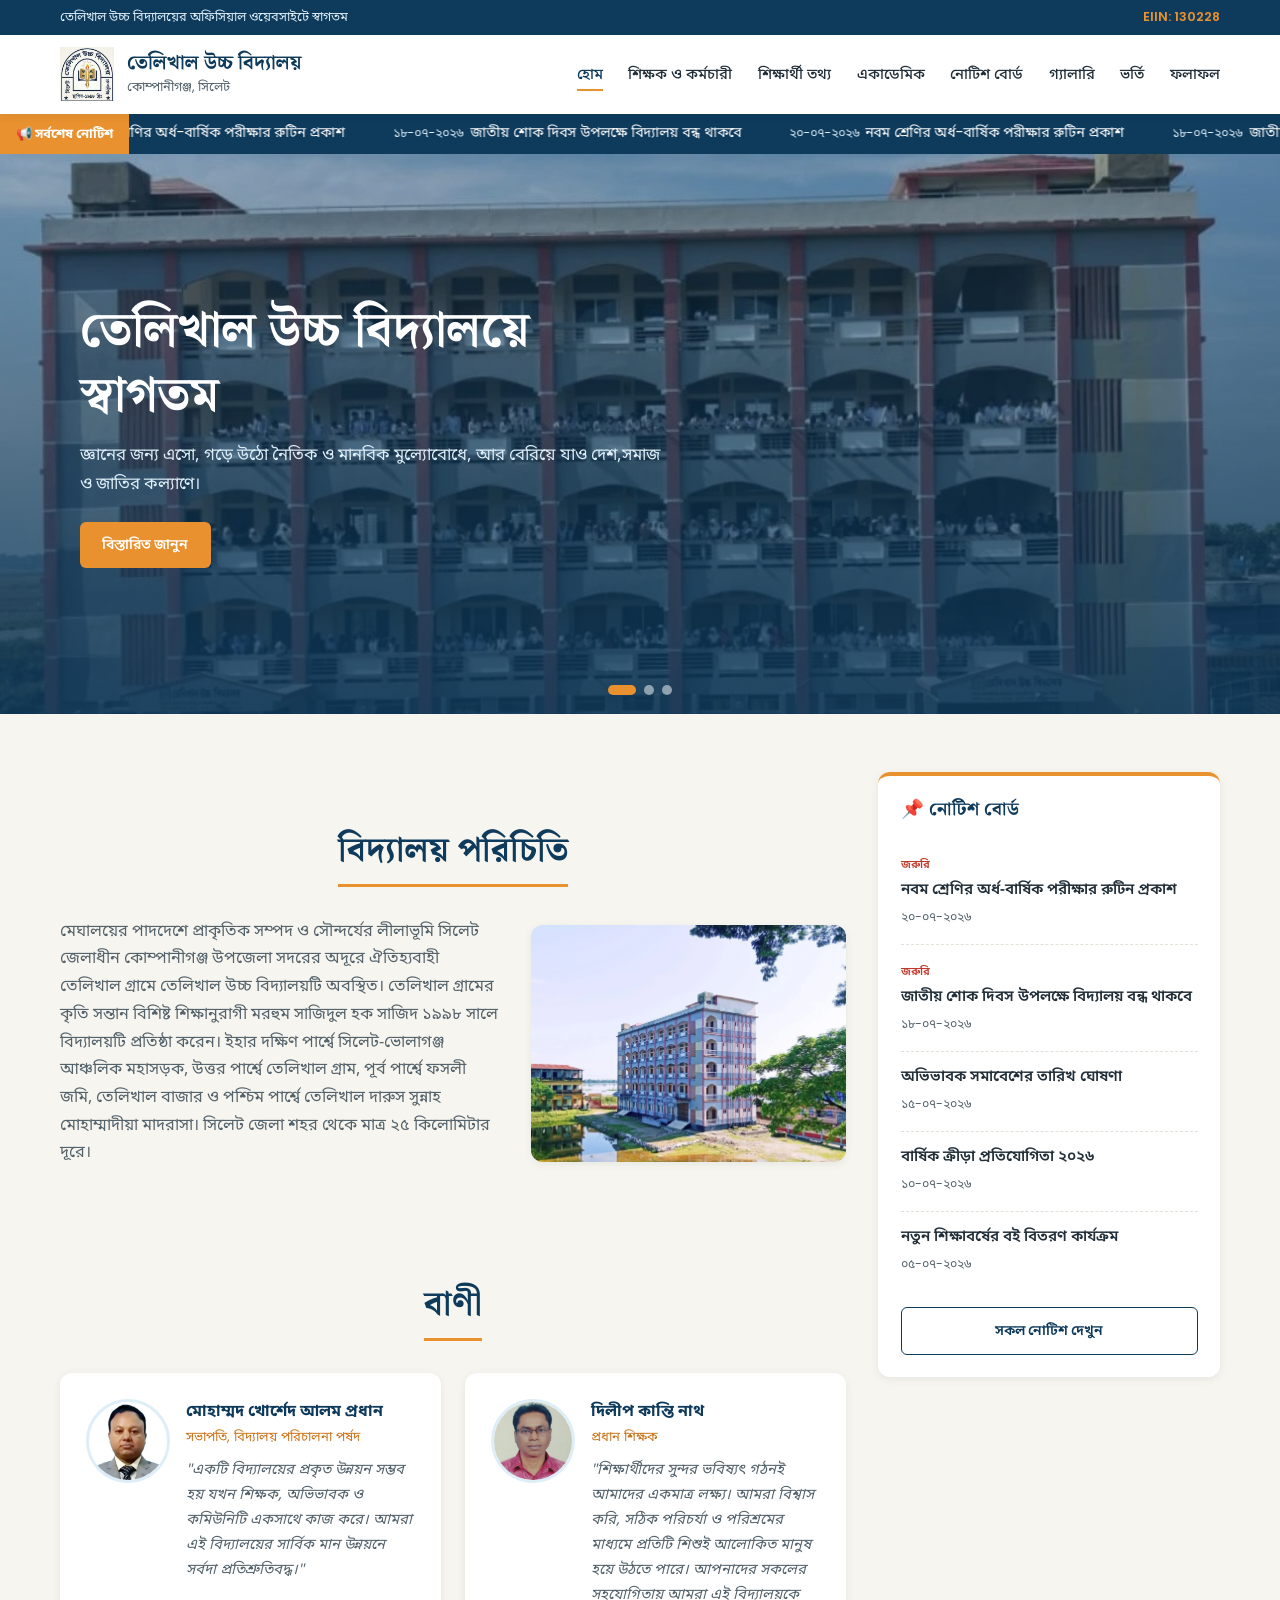
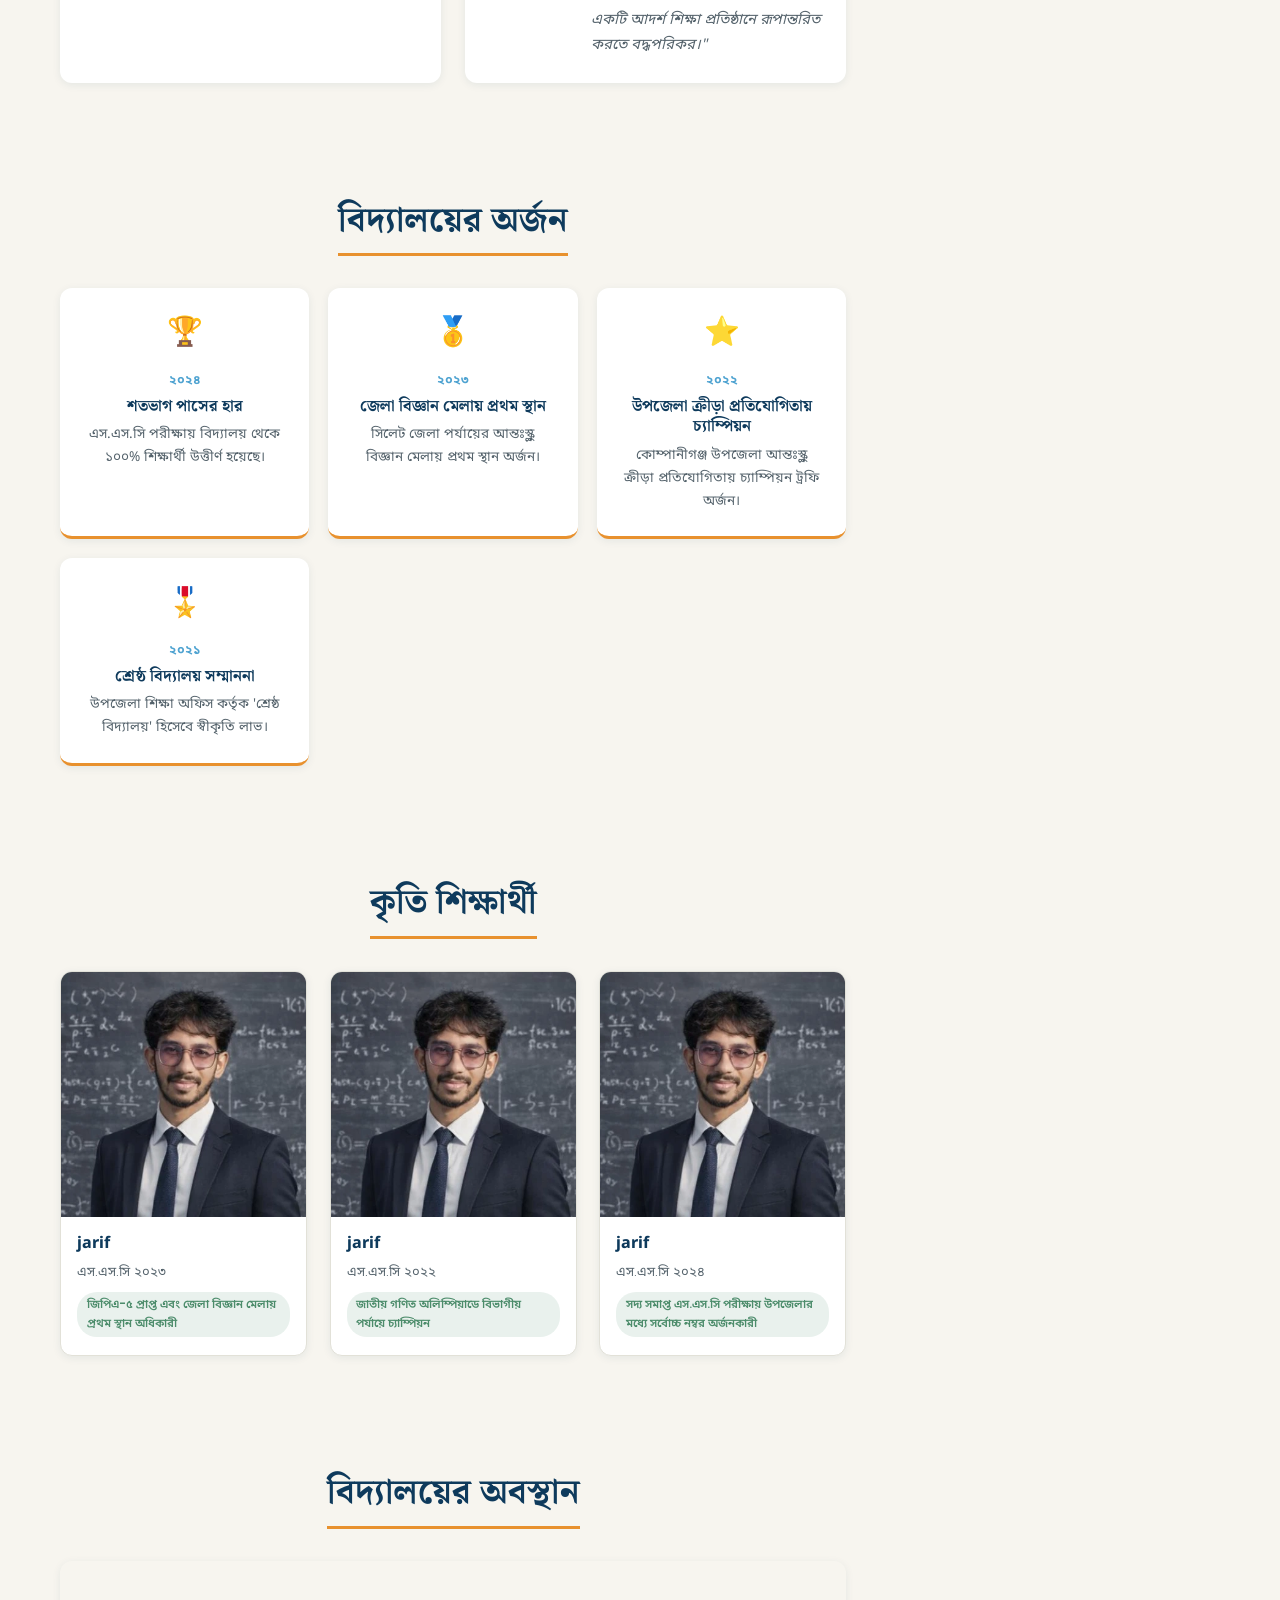
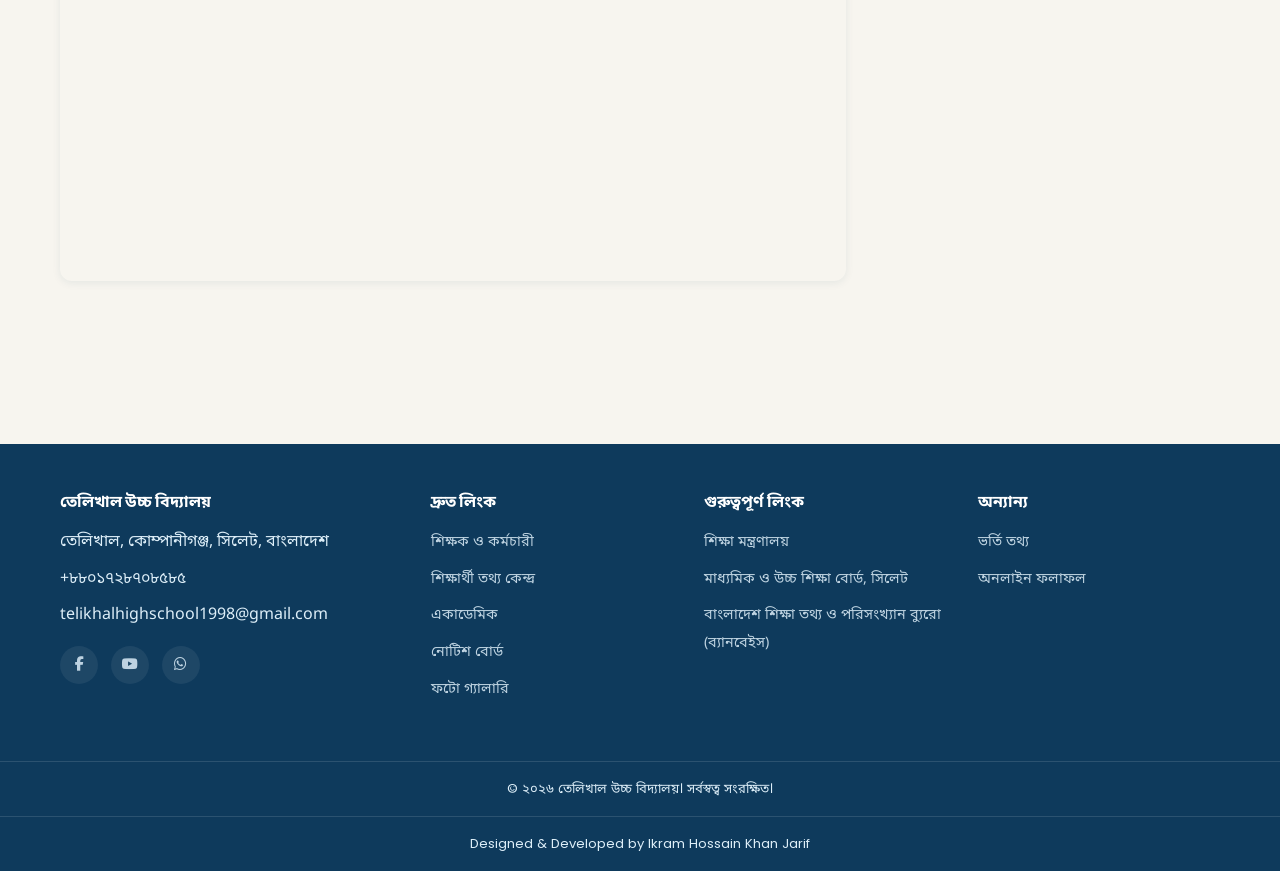
==== index.html @ 0eea91a5 "Add files via upload" ====
<!DOCTYPE html>
<html lang="bn">
<head>
<meta charset="UTF-8">
<meta name="viewport" content="width=device-width, initial-scale=1.0">
<meta name="color-scheme" content="light">
<title>তেলিখাল উচ্চ বিদ্যালয় | কোম্পানীগঞ্জ, সিলেট</title>
<meta name="description" content="তেলিখাল উচ্চ বিদ্যালয়, কোম্পানীগঞ্জ, সিলেট — এর অফিসিয়াল ওয়েবসাইট">
<link rel="icon" href="assets/images/logo/school-logo.png" type="image/png">
<link rel="preconnect" href="https://fonts.googleapis.com">
<link href="https://fonts.googleapis.com/css2?family=Noto+Serif+Bengali:wght@500;600;700&family=Noto+Sans+Bengali:wght@400;500;600;700&family=Poppins:wght@400;500;600;700&display=swap" rel="stylesheet">
<link rel="stylesheet" href="https://cdnjs.cloudflare.com/ajax/libs/font-awesome/6.7.2/css/all.min.css" > 
<link rel="stylesheet" href="assets/css/base.css">
<link rel="stylesheet" href="assets/css/layout.css">
<link rel="stylesheet" href="assets/css/components.css">
<link rel="stylesheet" href="assets/css/pages/home.css">
</head>
<body>

<!-- ===================== Header ===================== -->
<header class="site-header">
  <div class="header-top">
    <div class="container">
      <span> তেলিখাল উচ্চ বিদ্যালয়ের অফিসিয়াল ওয়েবসাইটে স্বাগতম</span>
      <span class="eiin school-eiin">EIIN: ...</span>
    </div>
  </div>
  <div class="header-main">
    <div class="container">
      <div class="brand">
        <img class="school-logo" src="assets/images/logo/school-logo.png" alt="স্কুল লোগো" onerror="this.src='https://via.placeholder.com/54x54.png?text=Logo'">
        <div class="brand-name">
          <h1 class="school-name-bn">তেলিখাল উচ্চ বিদ্যালয়</h1>
          <p>কোম্পানীগঞ্জ, সিলেট</p>
        </div>
      </div>
      <nav class="navbar">
        <ul class="nav-list" id="nav-list"></ul>
      </nav>
      <button class="nav-toggle" aria-label="মেনু খুলুন"><span></span><span></span><span></span></button>
    </div>
  </div>
</header>
<div class="news-ticker" id="news-ticker" aria-label="সর্বশেষ নোটিশ"></div>

<!-- ===================== Hero Slider ===================== -->
<section class="hero-slider" id="hero-slider" aria-label="প্রধান স্লাইডার"></section>

<!-- ===================== Main Content + Sidebar ===================== -->
<div class="container">
  <div class="home-grid section">

    <div class="main-content">

      <!-- About -->
      <section class="section" id="about">
        <div class="section-title"><h2><span>বিদ্যালয় পরিচিতি</span></h2></div>
        <div class="about-grid reveal-on-scroll">
          <p id="about-content">লোড হচ্ছে...</p>
          <!--
            ছবির স্পেসিফিকেশন (school-info.json এর aboutPhoto):
            ফরম্যাট: WebP | ডাইমেনশন: 800x600px (4:3, ল্যান্ডস্কেপ ক্যাম্পাস ছবি) | ম্যাক্স সাইজ: ~100KB
          -->
          <div class="about-photo" id="about-photo"></div>
        </div>
      </section>

      <!-- Messages -->
      <section class="section">
        <div class="section-title"><h2><span>বাণী</span></h2></div>
        <div class="message-grid">
          <div class="message-card reveal-on-scroll" id="smc-message"></div>
          <div class="message-card reveal-on-scroll" id="headmaster-message"></div>
        </div>
      </section>

      <!-- Achievements -->
      <section class="section">
        <div class="section-title"><h2><span>বিদ্যালয়ের অর্জন</span></h2></div>
        <div class="achievement-grid" id="achievements-grid"></div>
      </section>

      <!-- Notable Students -->
      <section class="section">
        <div class="section-title"><h2><span>কৃতি শিক্ষার্থী</span></h2></div>
        <div class="card-grid" id="notable-students-grid"></div>
      </section>

      <!-- Map -->
      <section class="section">
        <div class="section-title"><h2><span>বিদ্যালয়ের অবস্থান</span></h2></div>
        <div class="map-widget reveal-on-scroll" id="map-widget"></div>
      </section>

    </div>

    <!-- Sidebar -->
    <aside class="sidebar">
      <div class="sidebar-widget reveal-on-scroll">
        <h3>📌 নোটিশ বোর্ড</h3>
        <div id="notice-widget-body"></div>
        <a href="notices.html" class="btn btn-outline" style="margin-top:1rem; width:100%; justify-content:center;">সকল নোটিশ দেখুন</a>
      </div>
    </aside>

  </div>
</div>

<!-- ===================== Footer ===================== -->
<footer class="site-footer">
  <div class="container footer-grid">
    <div>
      <h4 class="school-name-bn">তেলিখাল উচ্চ বিদ্যালয়</h4>
      <ul id="footer-contact"></ul>
      <div class="footer-social" id="footer-social"></div>
    </div>
    <div>
      <h4>দ্রুত লিংক</h4>
      <ul id="footer-quick-links"></ul>
    </div>
    <div>
      <h4>গুরুত্বপূর্ণ লিংক</h4>
      <ul id="footer-important-links"></ul>
    </div>
    <div>
      <h4>অন্যান্য</h4>
      <ul>
        <li><a href="admission.html">ভর্তি তথ্য</a></li>
        <li><a href="result.html">অনলাইন ফলাফল</a></li>
      </ul>
    </div>
  </div>
  <div class="footer-bottom">
    &copy; ২০২৬ তেলিখাল উচ্চ বিদ্যালয়। সর্বস্বত্ব সংরক্ষিত।
  </div>
    <div class="footer-bottom">
 <a href="https://jarif.is-a.dev" target="_blank" rel="noopener noreferrer">Designed & Developed by Ikram Hossain Khan Jarif</a>
  </div>
</footer>

<script type="module" src="assets/js/pages/home.js"></script>
</body>
</html>
---- assets/css/base.css ----
/* =========================================================
   তেলিখাল উচ্চ বিদ্যালয় — Design Tokens
   ========================================================= */

:root {
  color-scheme: light; 

  /* ---- Core Palette ---- */
  --color-navy-deep:     #0E3A5C;  /*  প্রাইমারি, হেডার */
  --color-navy-darker:   #082943;  /*  hover/active শেড */
  --color-sky-blue:      #4FA3D1;  /*  সেকেন্ডারি */
  --color-sky-light:     #DDEEF8;  /*  ব্যাকগ্রাউন্ড টিন্ট */
  --color-amber:         #E8912E;  /* অ্যাকসেন্ট/CTA */
  --color-amber-dark:    #C97418;  /* amber hover */
  --color-paddy-green:   #4C8C6B;  
  --color-limestone:     #F7F5EF;  /*মূল ব্যাকগ্রাউন্ড */
  --color-white:         #FFFFFF;
  --color-ink:           #23303A;  /* মূল টেক্সট রঙ */
  --color-ink-soft:      #55636C;  /* সেকেন্ডারি টেক্সট */
  --color-border:        #E2E1D8;
  --color-danger:        #C0392B;

  /* ---- Typography ---- */
  --font-display: 'Noto Serif Bengali', 'Noto Sans Bengali', sans-serif; /* শিরোনাম  */
  --font-body:    'Noto Sans Bengali', 'Hind Siliguri', sans-serif;      /* মূল লেখা */
  --font-ui:      'Poppins', 'Noto Sans Bengali', sans-serif;            /* সংখ্যা, লেবেল, বাটন */

  --fs-h1: clamp(1.9rem, 1.5rem + 2vw, 3.2rem);
  --fs-h2: clamp(1.5rem, 1.2rem + 1.2vw, 2.3rem);
  --fs-h3: clamp(1.15rem, 1rem + 0.6vw, 1.5rem);
  --fs-body: 1rem;
  --fs-small: 0.875rem;

  /* ---- Spacing / Radius / Shadow ---- */
  --radius-sm: 6px;
  --radius-md: 12px;
  --radius-lg: 20px;
  --shadow-sm: 0 2px 8px rgba(14, 58, 92, 0.08);
  --shadow-md: 0 8px 24px rgba(14, 58, 92, 0.12);
  --shadow-lg: 0 16px 40px rgba(14, 58, 92, 0.18);

  --transition-base: 0.3s cubic-bezier(0.4, 0, 0.2, 1);
  --container-max: 1200px;
}

/* ---- Reset ---- */
*, *::before, *::after { box-sizing: border-box; margin: 0; padding: 0; }

html { scroll-behavior: smooth; }

body {
  font-family: var(--font-body);
  font-size: var(--fs-body);
  color: var(--color-ink);
  background: var(--color-limestone);
  line-height: 1.7;
  -webkit-font-smoothing: antialiased;
}

h1, h2, h3, h4 {
  font-family: var(--font-display);
  color: var(--color-navy-deep);
  line-height: 1.3;
  font-weight: 700;
}
h1 { font-size: var(--fs-h1); }
h2 { font-size: var(--fs-h2); }
h3 { font-size: var(--fs-h3); }

a { color: inherit; text-decoration: none; }
img { max-width: 100%; display: block; }
ul { list-style: none; }
button { font-family: inherit; cursor: pointer; border: none; background: none; }

.container {
  width: 100%;
  max-width: var(--container-max);
  margin-inline: auto;
  padding-inline: 1.25rem;
}

.section { padding-block: clamp(2.5rem, 2rem + 2vw, 5rem); }
.section-title {
  text-align: center;
  margin-bottom: 2rem;
  position: relative;
}
.section-title span {
  display: inline-block;
  padding-bottom: 0.6rem;
  border-bottom: 3px solid var(--color-amber);
}

/* ---- Reusable Buttons ---- */
.btn {
  display: inline-flex;
  align-items: center;
  gap: 0.5rem;
  font-family: var(--font-ui);
  font-weight: 600;
  font-size: var(--fs-small);
  padding: 0.7rem 1.4rem;
  border-radius: var(--radius-sm);
  transition: all var(--transition-base);
}
.btn-primary {
  background: var(--color-amber);
  color: var(--color-white);
}
.btn-primary:hover { background: var(--color-amber-dark); transform: translateY(-2px); }
.btn-outline {
  background: transparent;
  border: 1.5px solid var(--color-navy-deep);
  color: var(--color-navy-deep);
}
.btn-outline:hover { background: var(--color-navy-deep); color: var(--color-white); }

/* ---- Reduced Motion ---- */
@media (prefers-reduced-motion: reduce) {
  *, *::before, *::after {
    animation-duration: 0.01ms !important;
    animation-iteration-count: 1 !important;
    transition-duration: 0.01ms !important;
    scroll-behavior: auto !important;
  }
}

/* ---- Scroll Reveal Utility ---- */
.reveal-on-scroll {
  opacity: 0;
  transform: translateY(24px);
  transition: opacity 0.6s ease, transform 0.6s ease;
}
.reveal-on-scroll.revealed {
  opacity: 1;
  transform: translateY(0);
}

/* ---- Focus visibility ---- */
a:focus-visible, button:focus-visible, input:focus-visible {
  outline: 3px solid var(--color-amber);
  outline-offset: 2px;
}
---- assets/css/layout.css ----
/* ===================== Header ===================== */
.site-header {
  position: sticky;
  top: 0;
  z-index: 100;
  background: var(--color-white);
  box-shadow: var(--shadow-sm);
}
.header-top {
  background: var(--color-navy-deep);
  color: var(--color-sky-light);
  font-family: var(--font-ui);
  font-size: 0.8rem;
}
.header-top .container {
  display: flex;
  justify-content: space-between;
  align-items: center;
  padding-block: 0.4rem;
  flex-wrap: wrap;
  gap: 0.3rem;
}
.header-top .eiin { color: var(--color-amber); font-weight: 600; }

.header-main .container {
  display: flex;
  align-items: center;
  justify-content: space-between;
  padding-block: 0.8rem;
  gap: 1rem;
}
.brand {
  display: flex;
  align-items: center;
  gap: 0.8rem;
}
.brand img { width: 54px; height: 54px; border-radius: 0%; object-fit: cover; }
.brand-name h1 { font-size: 1.25rem; margin: 0; color: var(--color-navy-deep); }
.brand-name p { font-size: 0.8rem; color: var(--color-ink-soft); font-family: var(--font-ui); }

.navbar { display: flex; align-items: center; }
.nav-list { display: flex; gap: 1.6rem; font-family: var(--font-ui); font-weight: 500; font-size: 0.92rem; }
.nav-list a {
  position: relative;
  padding-block: 0.3rem;
  color: var(--color-ink);
  transition: color var(--transition-base);
}
.nav-list a::after {
  content: "";
  position: absolute;
  left: 0; bottom: -2px;
  width: 0; height: 2px;
  background: var(--color-amber);
  transition: width var(--transition-base);
}
.nav-list a:hover, .nav-list a.active { color: var(--color-navy-deep); }
.nav-list a:hover::after, .nav-list a.active::after { width: 100%; }

.nav-toggle {
  display: none;
  flex-direction: column;
  gap: 5px;
}
.nav-toggle span { width: 26px; height: 3px; background: var(--color-navy-deep); border-radius: 2px; }

@media (max-width: 860px) {
  .nav-toggle { display: flex; }
  .navbar {
    position: fixed;
    top: 0; right: -100%;
    width: min(78vw, 320px);
    height: 100vh;
    background: var(--color-white);
    flex-direction: column;
    align-items: flex-start;
    padding: 5rem 1.5rem 2rem;
    box-shadow: var(--shadow-lg);
    transition: right var(--transition-base);
    z-index: 200;
  }
  .navbar.open { right: 0; }
  .nav-list { flex-direction: column; gap: 1.4rem; }
}

/* খালি জায়গায় ট্যাপ করলে মোবাইল মেনু বন্ধ করার ব্যাকড্রপ
   (z-index অবশ্যই .site-header এর z-index (100) এর চেয়ে কম হতে হবে,
   নাহলে stacking context এর কারণে এটা navbar এর লিংকের উপরে বসে ট্যাপ আটকে দেয়) */
.nav-backdrop {
  position: fixed;
  inset: 0;
  background: rgba(14, 58, 92, 0.45);
  opacity: 0;
  visibility: hidden;
  transition: opacity var(--transition-base), visibility var(--transition-base);
  z-index: 90;
}
.nav-backdrop.open { opacity: 1; visibility: visible; }

/* ===================== Hero Slider ===================== */
.hero-slider {
  position: relative;
  height: min(72vh, 560px);
  overflow: hidden;
  color: var(--color-white);
}
/* মোবাইলে 72vh অনেক লম্বা/সরু বক্স হয়ে যায়, ফলে ল্যান্ডস্কেপ ছবি cover করতে গিয়ে
   অতিরিক্ত ক্রপ/জুম হয়ে দেখাচ্ছিল — তাই মোবাইলে উচ্চতা কমিয়ে আনা হলো */
@media (max-width: 600px) {
  .hero-slider { height: 42vh; min-height: 240px; max-height: 320px; }
}
.hero-slide {
  position: absolute;
  inset: 0;
  opacity: 0;
  transform: scale(1.04);
  transition: opacity 1s ease, transform 6s ease;
  background-size: cover;
  background-position: center;
  display: flex;
  align-items: center;
}
.hero-slide.active { opacity: 1; transform: scale(1); z-index: 2; }
.hero-slide::before {
  content: "";
  position: absolute; inset: 0;
  background: linear-gradient(to top, rgba(14,58,92,0.85), rgba(14,58,92,0.35));
}
.hero-slide-content { position: relative; z-index: 3; max-width: 620px; padding: 0 1.25rem; }
.hero-slide-content h2 { color: var(--color-white); font-size: var(--fs-h1); margin-bottom: 0.8rem; }
.hero-slide-content p { font-size: 1.05rem; color: var(--color-sky-light); margin-bottom: 1.4rem; }

.hero-dots {
  position: absolute;
  bottom: 1.2rem; left: 50%;
  transform: translateX(-50%);
  display: flex; gap: 0.5rem;
  z-index: 4;
}
.hero-dots button {
  width: 10px; height: 10px; border-radius: 50%;
  background: rgba(255,255,255,0.5);
  transition: all var(--transition-base);
}
.hero-dots button.active { background: var(--color-amber); width: 28px; border-radius: 6px; }

/* ===================== Main Grid (content + sidebar) ===================== */
.home-grid {
  display: grid;
  grid-template-columns: 2.3fr 1fr;
  gap: 2rem;
  align-items: start;
}
@media (max-width: 960px) {
  .home-grid { grid-template-columns: 1fr; }
}

/* ===================== Sidebar / Notice Widget ===================== */
.sidebar-widget {
  background: var(--color-white);
  border-radius: var(--radius-md);
  box-shadow: var(--shadow-sm);
  padding: 1.4rem;
  border-top: 4px solid var(--color-amber);
}
.sidebar-widget h3 {
  display: flex; align-items: center; gap: 0.5rem;
  margin-bottom: 1rem;
  font-size: 1.15rem;
}
.notice-item {
  display: block;
  padding: 0.8rem 0;
  border-bottom: 1px dashed var(--color-border);
}
.notice-item:last-child { border-bottom: none; }
.notice-item .badge {
  font-family: var(--font-ui);
  font-size: 0.7rem;
  color: var(--color-danger);
  font-weight: 600;
}
.notice-item h4 { font-size: 0.95rem; color: var(--color-ink); margin: 0.2rem 0; font-family: var(--font-body); font-weight: 600; }
.notice-item time { font-size: 0.78rem; color: var(--color-ink-soft); font-family: var(--font-ui); }

/* ===================== Footer ===================== */
.site-footer {
  background: var(--color-navy-deep);
  color: var(--color-sky-light);
  margin-top: 3rem;
}
.footer-grid {
  display: grid;
  grid-template-columns: 1.4fr 1fr 1fr 1fr;
  gap: 2rem;
  padding-block: 3rem;
}
@media (max-width: 760px) {
  .footer-grid { grid-template-columns: 1fr 1fr; }
}
.footer-grid h4 { color: var(--color-white); font-size: 1rem; margin-bottom: 1rem; font-family: var(--font-ui); }
.footer-grid ul li { margin-bottom: 0.6rem; }
.footer-grid a { color: var(--color-sky-light); opacity: 0.85; font-size: 0.9rem; transition: opacity var(--transition-base); }
.footer-grid a:hover { opacity: 1; color: var(--color-amber); }
.footer-social { display: flex; gap: 0.8rem; margin-top: 1rem; }
.footer-social a {
  width: 38px; height: 38px;
  display: grid; place-items: center;
  background: rgba(255,255,255,0.08);
  border-radius: 50%;
}
.footer-social a:hover { background: var(--color-amber); }
.footer-bottom {
  text-align: center;
  padding: 1rem;
  font-size: 0.82rem;
  border-top: 1px solid rgba(255,255,255,0.12);
  font-family: var(--font-ui);
}
---- assets/css/components.css ----
/* ===================== Loading / Error States ===================== */
.loading-state, .error-state {
  display: flex; flex-direction: column; align-items: center;
  gap: 0.8rem; padding: 2.5rem 1rem; color: var(--color-ink-soft);
  font-family: var(--font-ui); font-size: 0.9rem;
}
.spinner {
  width: 34px; height: 34px;
  border: 4px solid var(--color-sky-light);
  border-top-color: var(--color-navy-deep);
  border-radius: 50%;
  animation: spin 0.8s linear infinite;
}
@keyframes spin { to { transform: rotate(360deg); } }

/* ===================== Message / Bani Cards (Headmaster, SMC) ===================== */
.message-grid {
  display: grid;
  grid-template-columns: 1fr 1fr;
  gap: 1.5rem;
}
@media (max-width: 760px) { .message-grid { grid-template-columns: 1fr; } }

.message-card {
  background: var(--color-white);
  border-radius: var(--radius-md);
  box-shadow: var(--shadow-sm);
  padding: 1.6rem;
  display: flex;
  gap: 1rem;
  transition: transform var(--transition-base);
}
.message-card:hover { transform: translateY(-4px); box-shadow: var(--shadow-md); }
.message-card img {
  width: 84px; height: 84px;
  border-radius: 50%;
  object-fit: cover;
  border: 3px solid var(--color-sky-light);
  flex-shrink: 0;
}
.message-card .name { font-weight: 700; color: var(--color-navy-deep); font-family: var(--font-body); }
.message-card .role { font-size: 0.82rem; color: var(--color-amber-dark); font-family: var(--font-ui); margin-bottom: 0.6rem; }
.message-card p.quote { font-size: 0.92rem; color: var(--color-ink-soft); font-style: italic; }

/* ===================== Card Grid (Teachers / Students / Achievements) ===================== */
.card-grid {
  display: grid;
  grid-template-columns: repeat(auto-fill, minmax(210px, 1fr));
  gap: 1.4rem;
}
.info-card {
  background: var(--color-white);
  border-radius: var(--radius-md);
  overflow: hidden;
  box-shadow: var(--shadow-sm);
  cursor: pointer;
  transition: transform var(--transition-base), box-shadow var(--transition-base);
  border: 1px solid var(--color-border);
}
.info-card:hover, .info-card:focus-visible { transform: translateY(-6px); box-shadow: var(--shadow-md); }
/* টাচ ডিভাইসে হোভার আটকে থেকে জ্যাঙ্ক এড়াতে - ট্যাপে হালকা স্কেল রেসপন্স */
@media (hover: none) {
  .info-card:hover { transform: none; box-shadow: var(--shadow-sm); }
  .info-card:active { transform: scale(0.97); }
}
.info-card .photo-wrap { aspect-ratio: 1/1; overflow: hidden; background: var(--color-sky-light); }
.info-card img { width: 100%; height: 100%; object-fit: cover; transition: transform var(--transition-base); }
.info-card:hover img { transform: scale(1.06); }

/* ছবি না থাকলে/লোড ব্যর্থ হলে নামের অক্ষর দিয়ে অ্যাভাটার */
.photo-wrap .avatar-fallback {
  width: 100%; height: 100%;
  display: flex; align-items: center; justify-content: center;
  font-family: var(--font-display);
  font-size: 2.6rem;
  font-weight: 700;
  color: var(--color-white);
}
.modal-header .avatar-fallback {
  width: 90px; height: 90px;
  border-radius: 50%;
  display: flex; align-items: center; justify-content: center;
  font-family: var(--font-display);
  font-size: 1.8rem;
  font-weight: 700;
  color: var(--color-white);
  border: 3px solid var(--color-sky-light);
  flex-shrink: 0;
}
.message-card .avatar-fallback {
  width: 84px; height: 84px;
  border-radius: 50%;
  display: flex; align-items: center; justify-content: center;
  font-family: var(--font-display);
  font-size: 1.7rem;
  font-weight: 700;
  color: var(--color-white);
  border: 3px solid var(--color-sky-light);
  flex-shrink: 0;
}
.info-card .card-body { padding: 0.9rem 1rem 1.1rem; }
.info-card .card-name { font-weight: 700; color: var(--color-navy-deep); font-size: 1rem; margin-bottom: 0.2rem; }
.info-card .card-role { font-size: 0.82rem; color: var(--color-ink-soft); font-family: var(--font-ui); }
.info-card .card-tag {
  display: inline-block;
  margin-top: 0.5rem;
  font-size: 0.72rem;
  font-family: var(--font-ui);
  font-weight: 600;
  color: var(--color-paddy-green);
  background: rgba(76,140,107,0.12);
  padding: 0.2rem 0.6rem;
  border-radius: 20px;
}
.info-card .card-hint {
  font-family: var(--font-ui);
  font-size: 0.72rem;
  color: var(--color-sky-blue);
  margin-top: 0.45rem;
}

/* মোবাইলে ফুল-ব্লিড স্কোয়ার ছবি অনেক বড় লাগছিল — তাই ছোট, বৃত্তাকার, বর্ডারযুক্ত করা হলো */
@media (max-width: 600px) {
  .info-card .photo-wrap {
    aspect-ratio: 1/1;
    width: 62%;
    max-width: 108px;
    margin: 1rem auto 0;
    border-radius: 50%;
    border: 3px solid var(--color-sky-light);
    box-shadow: var(--shadow-sm);
  }
  .info-card .card-body { text-align: center; }
  .info-card .photo-wrap .avatar-fallback { font-size: 1.6rem; }
}

/* ===================== Achievement Cards ===================== */
.achievement-grid {
  display: grid;
  grid-template-columns: repeat(auto-fit, minmax(220px, 1fr));
  gap: 1.2rem;
}
.achievement-card {
  background: var(--color-white);
  border-radius: var(--radius-md);
  padding: 1.4rem;
  text-align: center;
  box-shadow: var(--shadow-sm);
  border-bottom: 3px solid var(--color-amber);
}
.achievement-card .icon { font-size: 1.8rem; margin-bottom: 0.6rem; }
.achievement-card .year { font-family: var(--font-ui); font-size: 0.78rem; color: var(--color-sky-blue); font-weight: 700; }
.achievement-card h4 { font-size: 1rem; margin: 0.4rem 0; }
.achievement-card p { font-size: 0.85rem; color: var(--color-ink-soft); }

/* ===================== Modal ===================== */
.modal-overlay {
  position: fixed; inset: 0;
  background: rgba(14,58,92,0.55);
  display: flex; align-items: center; justify-content: center;
  padding: 1rem;
  opacity: 0; visibility: hidden;
  transition: opacity var(--transition-base), visibility var(--transition-base);
  z-index: 1000;
}
.modal-overlay.open { opacity: 1; visibility: visible; }
.modal-box {
  background: var(--color-white);
  border-radius: var(--radius-lg);
  max-width: 480px; width: 100%;
  max-height: 88vh;
  overflow-y: auto;
  padding: 2rem;
  position: relative;
  transform: translateY(20px) scale(0.97);
  transition: transform var(--transition-base);
}
.modal-overlay.open .modal-box { transform: translateY(0) scale(1); }
.modal-box.modal-wide { max-width: 720px; }
.modal-close {
  position: absolute; top: 1rem; right: 1rem;
  width: 34px; height: 34px;
  border-radius: 50%;
  background: var(--color-limestone);
  display: grid; place-items: center;
  font-size: 1.2rem;
  color: var(--color-ink);
}
.modal-close:hover { background: var(--color-amber); color: var(--color-white); }
.modal-header { display: flex; gap: 1rem; align-items: center; margin-bottom: 1.2rem; }
.modal-header.modal-header-noimg { display: block; }
.modal-header img { width: 90px; height: 90px; border-radius: 50%; object-fit: cover; border: 3px solid var(--color-sky-light); }
.modal-body dl { display: grid; grid-template-columns: auto 1fr; gap: 0.5rem 1rem; font-size: 0.9rem; }
.modal-body dt { color: var(--color-ink-soft); font-family: var(--font-ui); }
.modal-body dd { color: var(--color-ink); font-weight: 600; }
.modal-body .address-note { margin-top: 1rem; font-size: 0.92rem; color: var(--color-ink-soft); border-top: 1px dashed var(--color-border); padding-top: 1rem; }

/* ===================== Skeleton shimmer (lazy loading placeholder) ===================== */
.skeleton-card {
  background: linear-gradient(90deg, var(--color-border) 25%, #f0efe8 37%, var(--color-border) 63%);
  background-size: 400% 100%;
  animation: shimmer 1.4s ease infinite;
  border-radius: var(--radius-md);
  aspect-ratio: 3/4;
}
@keyframes shimmer { 0% { background-position: 100% 50%; } 100% { background-position: 0 50%; } }

/* ===================== Google Map Widget ===================== */
.map-widget { border-radius: var(--radius-md); overflow: hidden; box-shadow: var(--shadow-sm); }
.map-widget iframe { width: 100%; height: 320px; border: 0; display: block; }
---- assets/css/pages/home.css ----
/* হোমপেজ-নির্দিষ্ট ছোটখাটো স্টাইল সমন্বয় */
#about-content {
  font-size: 1.02rem;
  color: var(--color-ink-soft);
  max-width: 65ch;
}
.about-grid {
  display: grid;
  grid-template-columns: 1.4fr 1fr;
  gap: 1.8rem;
  align-items: center;
}
.about-photo {
  aspect-ratio: 4/3;
  border-radius: var(--radius-md);
  background-color: var(--color-sky-light); /* ছবি লোড না হলে হালকা রঙের প্লেসহোল্ডার */
  background-size: cover;
  background-position: center;
  box-shadow: var(--shadow-sm);
}
@media (max-width: 760px) {
  .about-grid { grid-template-columns: 1fr; }
  .about-photo { order: -1; } /* মোবাইলে ছবি টেক্সটের উপরে দেখাবে */
}
.sidebar { position: sticky; top: 90px; }
@media (max-width: 960px) { .sidebar { position: static; } }

/* ===================== News Ticker ===================== */
.news-ticker {
  display: flex;
  align-items: center;
  background: var(--color-navy-deep);
  color: var(--color-white);
  overflow: hidden;
  white-space: nowrap;
}
.news-ticker-label {
  flex-shrink: 0;
  display: flex;
  align-items: center;
  gap: 0.4rem;
  background: var(--color-amber);
  color: var(--color-white);
  font-family: var(--font-ui);
  font-weight: 700;
  font-size: 0.82rem;
  padding: 0.55rem 1rem;
  z-index: 2;
}
.news-ticker-track-wrap {
  flex: 1;
  min-width: 0; /* ফ্লেক্স আইটেম হিসেবে এটা ছাড়া কন্টেন্ট overflow:hidden উপেক্ষা করে পুরো পেজ চওড়া করে ফেলত, তাই স্ক্রল দেখা যাচ্ছিল না */
  overflow: hidden;
  position: relative;
}
.news-ticker-track {
  display: inline-flex;
  align-items: center;
  gap: 3rem;
  font-family: var(--font-ui);
  font-size: 0.88rem;
  will-change: transform;
}
.news-ticker-track a { color: var(--color-white); }
.news-ticker-track a:hover { color: var(--color-amber); }
.news-ticker-track .ticker-date {
  color: var(--color-sky-light);
  font-size: 0.78rem;
  margin-right: 0.4rem;
}
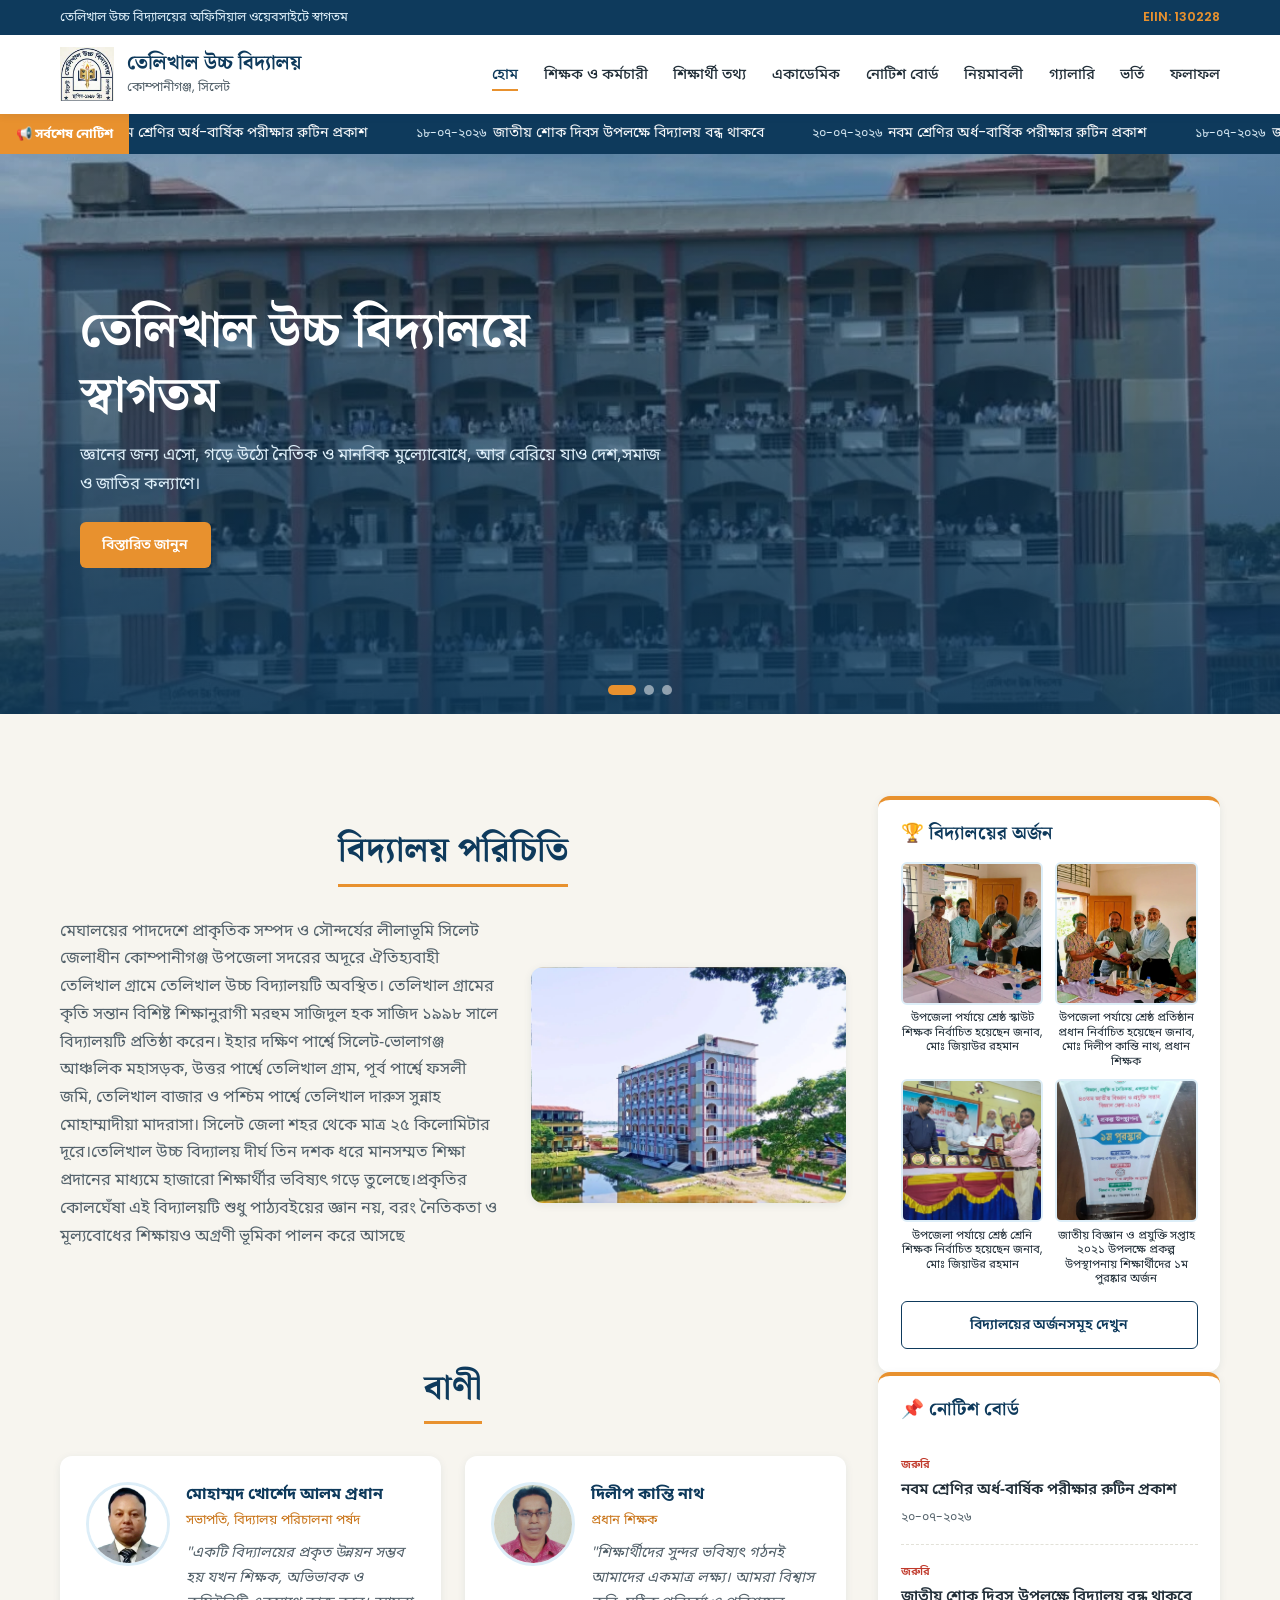
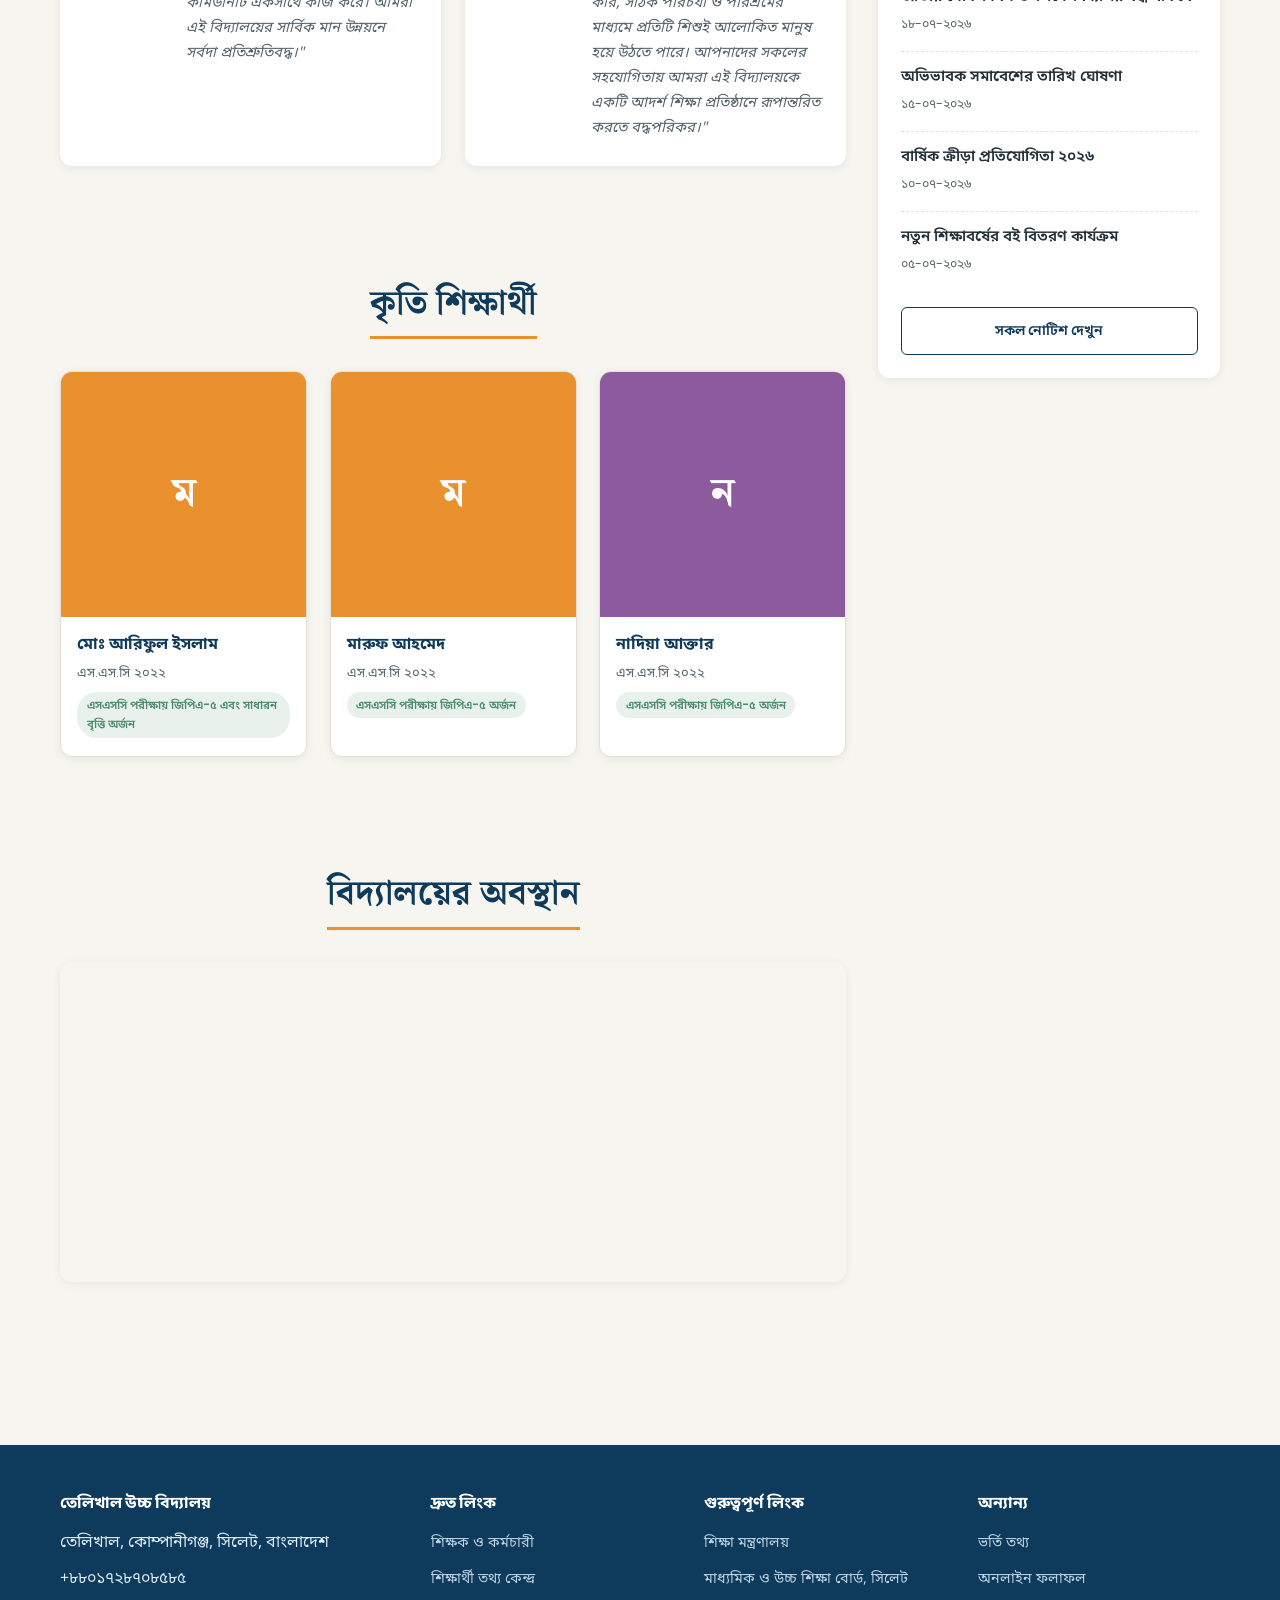
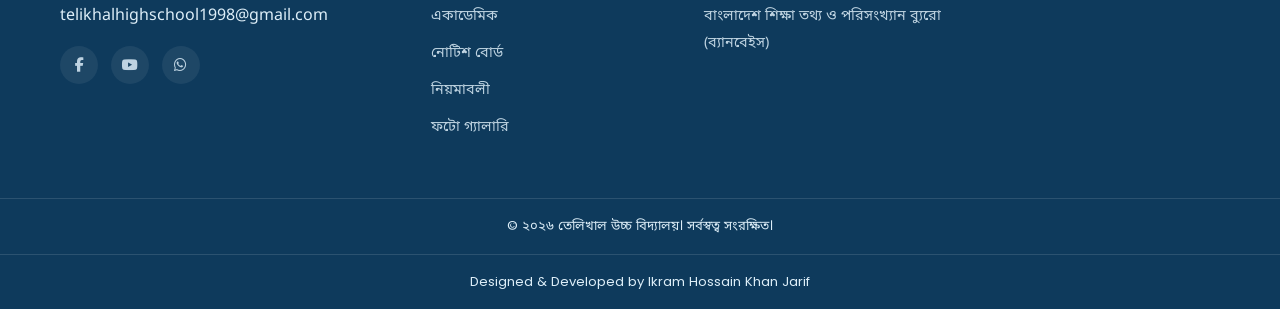
==== commit f5467590: "Add files via upload" ====
--- a/index.html
+++ b/index.html
@@ -4,8 +4,27 @@
 <meta charset="UTF-8">
 <meta name="viewport" content="width=device-width, initial-scale=1.0">
 <meta name="color-scheme" content="light">
-<title>তেলিখাল উচ্চ বিদ্যালয় | কোম্পানীগঞ্জ, সিলেট</title>
+<title>তেলিখাল উচ্চ বিদ্যালয় | Telikhal High School | কোম্পানীগঞ্জ, সিলেট</title>
 <meta name="description" content="তেলিখাল উচ্চ বিদ্যালয়, কোম্পানীগঞ্জ, সিলেট — এর অফিসিয়াল ওয়েবসাইট">
+<meta name="keywords" content="তেলিখাল উচ্চ বিদ্যালয়,তেলিখাল উচ্চ বিদ্যালয়, কোম্পানীগঞ্জ, সিলেট, Telikhal High School,Telikhal High School sylhet,  telikhal high school Companigunj,তেলিখাল হাই স্কুল,তেলিখাল হাই স্কুল কোম্পানীগঞ্জ,তেলিখাল হাই স্কুল সিলেট,তেলিখাল,tkhs,ths,tkhs edu bd">
+
+<!-- SEO: Canonical URL -->
+<link rel="canonical" href="https://tkhs.edu.bd/index.html">
+
+<!-- SEO: Open Graph (ফেসবুক/হোয়াটসঅ্যাপে শেয়ার করলে প্রিভিউ দেখাবে) -->
+<meta property="og:type" content="website">
+<meta property="og:site_name" content="তেলিখাল উচ্চ বিদ্যালয় | Telikhal High School">
+<meta property="og:title" content="তেলিখাল উচ্চ বিদ্যালয় | Telikhal High School | কোম্পানীগঞ্জ, সিলেট">
+<meta property="og:description" content="তেলিখাল উচ্চ বিদ্যালয়, কোম্পানীগঞ্জ, সিলেট — এর অফিসিয়াল ওয়েবসাইট">
+<meta property="og:image" content="https://tkhs.edu.bd/assets/images/logo/school-logo.png">
+<meta property="og:url" content="https://tkhs.edu.bd/index.html">
+
+<!-- SEO: Twitter Card -->
+<meta name="twitter:card" content="summary">
+<meta name="twitter:title" content="তেলিখাল উচ্চ বিদ্যালয় | Telikhal High School">
+<meta name="twitter:description" content="তেলিখাল উচ্চ বিদ্যালয়, কোম্পানীগঞ্জ, সিলেট — এর অফিসিয়াল ওয়েবসাইট">
+<meta name="twitter:image" content="https://tkhs.edu.bd/assets/images/logo/school-logo.png">
+
 <link rel="icon" href="assets/images/logo/school-logo.png" type="image/png">
 <link rel="preconnect" href="https://fonts.googleapis.com">
 <link href="https://fonts.googleapis.com/css2?family=Noto+Serif+Bengali:wght@500;600;700&family=Noto+Sans+Bengali:wght@400;500;600;700&family=Poppins:wght@400;500;600;700&display=swap" rel="stylesheet">
@@ -30,7 +49,7 @@
       <div class="brand">
         <img class="school-logo" src="assets/images/logo/school-logo.png" alt="স্কুল লোগো" onerror="this.src='https://via.placeholder.com/54x54.png?text=Logo'">
         <div class="brand-name">
-          <h1 class="school-name-bn">তেলিখাল উচ্চ বিদ্যালয়</h1>
+          <h1 class="school-name-bn" >তেলিখাল উচ্চ বিদ্যালয়</h1>
           <p>কোম্পানীগঞ্জ, সিলেট</p>
         </div>
       </div>
@@ -74,12 +93,6 @@
         </div>
       </section>
 
-      <!-- Achievements -->
-      <section class="section">
-        <div class="section-title"><h2><span>বিদ্যালয়ের অর্জন</span></h2></div>
-        <div class="achievement-grid" id="achievements-grid"></div>
-      </section>
-
       <!-- Notable Students -->
       <section class="section">
         <div class="section-title"><h2><span>কৃতি শিক্ষার্থী</span></h2></div>
@@ -96,6 +109,12 @@
 
     <!-- Sidebar -->
     <aside class="sidebar">
+      <div class="sidebar-widget reveal-on-scroll" style="margin-top: 1.5rem;">
+        <h3>🏆 বিদ্যালয়ের অর্জন</h3>
+        <div class="achievement-mini-grid" id="achievement-widget-body"></div>
+        <a href="gallery.html?category=বিদ্যালয়ের অর্জন" class="btn btn-outline" style="margin-top:1rem; width:100%; justify-content:center;">বিদ্যালয়ের অর্জনসমূহ দেখুন</a>
+      </div>
+      
       <div class="sidebar-widget reveal-on-scroll">
         <h3>📌 নোটিশ বোর্ড</h3>
         <div id="notice-widget-body"></div>
--- a/assets/css/components.css
+++ b/assets/css/components.css
@@ -134,25 +134,6 @@
   .info-card .photo-wrap .avatar-fallback { font-size: 1.6rem; }
 }
 
-/* ===================== Achievement Cards ===================== */
-.achievement-grid {
-  display: grid;
-  grid-template-columns: repeat(auto-fit, minmax(220px, 1fr));
-  gap: 1.2rem;
-}
-.achievement-card {
-  background: var(--color-white);
-  border-radius: var(--radius-md);
-  padding: 1.4rem;
-  text-align: center;
-  box-shadow: var(--shadow-sm);
-  border-bottom: 3px solid var(--color-amber);
-}
-.achievement-card .icon { font-size: 1.8rem; margin-bottom: 0.6rem; }
-.achievement-card .year { font-family: var(--font-ui); font-size: 0.78rem; color: var(--color-sky-blue); font-weight: 700; }
-.achievement-card h4 { font-size: 1rem; margin: 0.4rem 0; }
-.achievement-card p { font-size: 0.85rem; color: var(--color-ink-soft); }
-
 /* ===================== Modal ===================== */
 .modal-overlay {
   position: fixed; inset: 0;
--- a/assets/css/pages/home.css
+++ b/assets/css/pages/home.css
@@ -24,6 +24,35 @@
 }
 .sidebar { position: sticky; top: 90px; }
 @media (max-width: 960px) { .sidebar { position: static; } }
+
+/* ===================== Achievement Mini Widget (সাইডবার) ===================== */
+.achievement-mini-grid {
+  display: grid;
+  grid-template-columns: repeat(2, 1fr);
+  gap: 0.7rem;
+}
+.achievement-mini-item {
+  display: flex;
+  flex-direction: column;
+  align-items: center;
+  text-align: center;
+  gap: 0.35rem;
+}
+.achievement-mini-item img {
+  width: 100%;
+  aspect-ratio: 1/1;
+  object-fit: cover;
+  border-radius: var(--radius-sm);
+  border: 2px solid var(--color-sky-light);
+  transition: border-color var(--transition-base);
+}
+.achievement-mini-item:hover img { border-color: var(--color-amber); }
+.achievement-mini-item span {
+  font-size: 0.72rem;
+  color: var(--color-ink);
+  font-family: var(--font-ui);
+  line-height: 1.25;
+}
 
 /* ===================== News Ticker ===================== */
 .news-ticker {
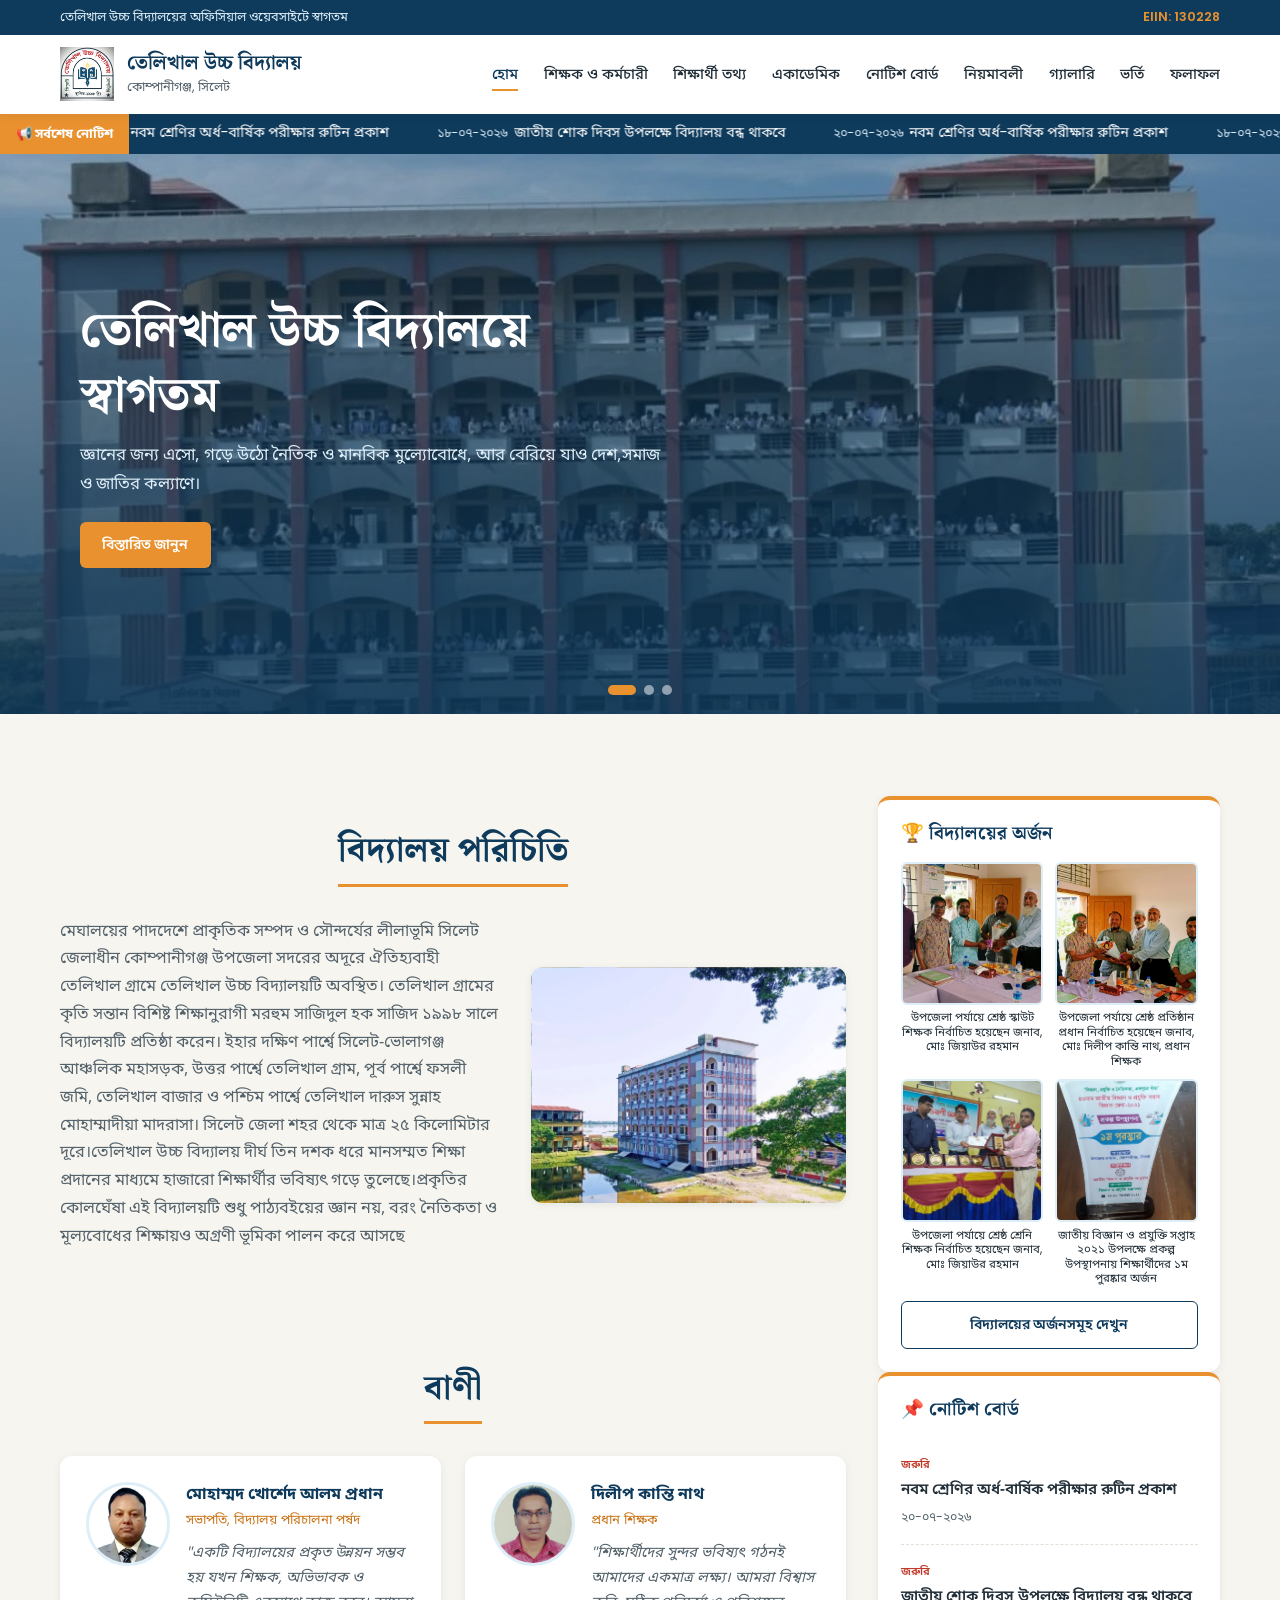
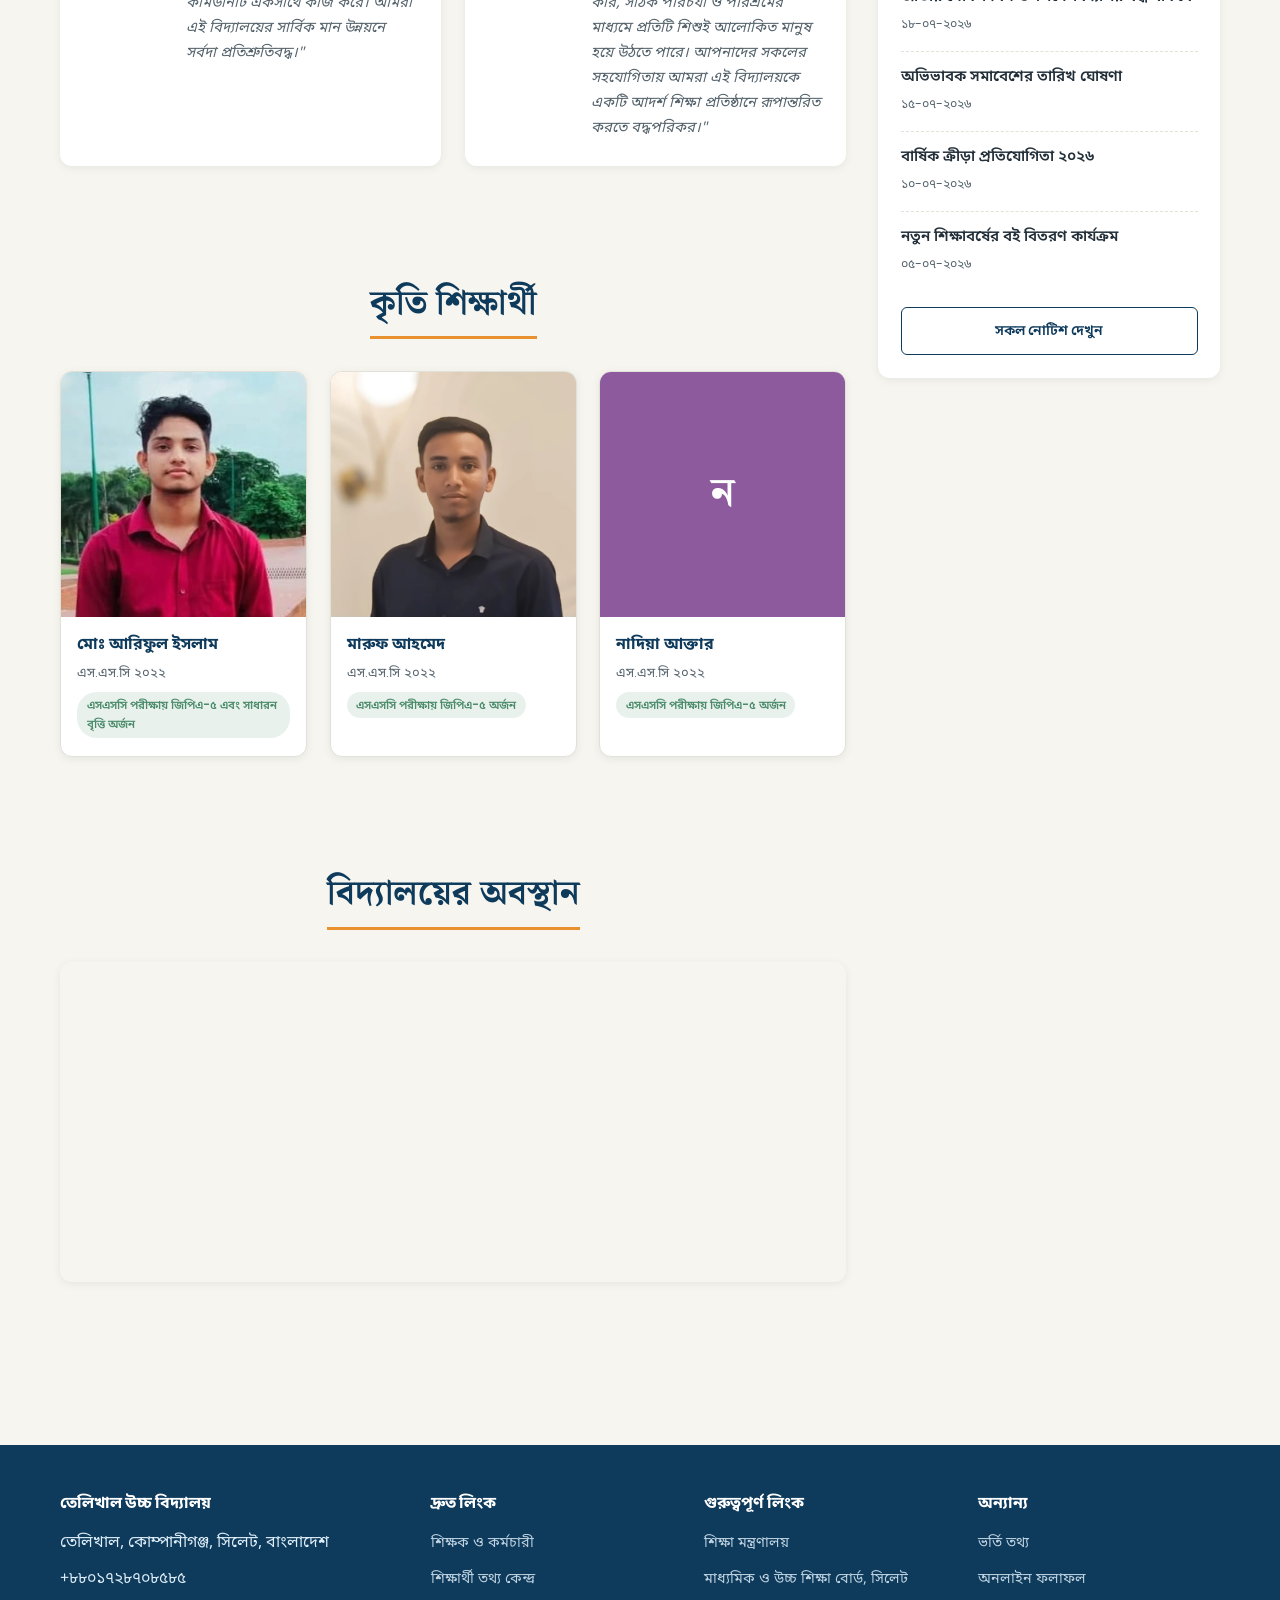
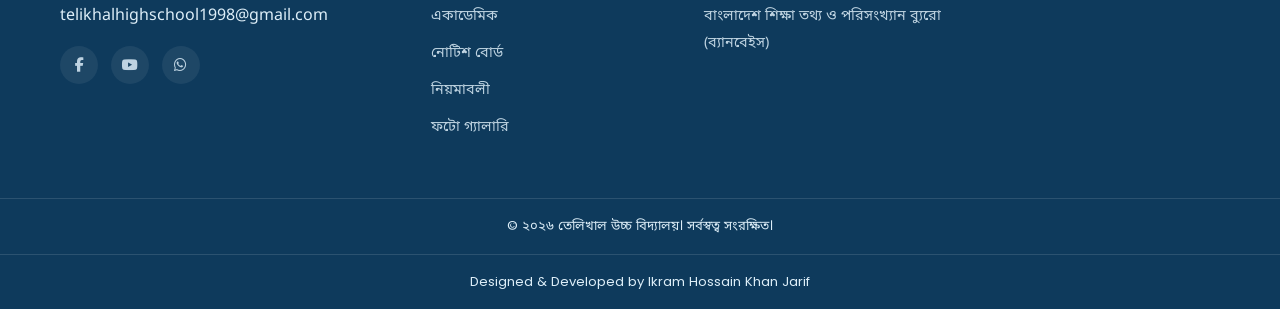
==== commit bbc1828a: "Update index.html" ====
--- a/index.html
+++ b/index.html
@@ -33,6 +33,7 @@
 <link rel="stylesheet" href="assets/css/layout.css">
 <link rel="stylesheet" href="assets/css/components.css">
 <link rel="stylesheet" href="assets/css/pages/home.css">
+<meta name="google-site-verification" content="QhteQ2n9KguGMRzA84aBVALW-jb2gVb9PBplM4WJBKk" />
 </head>
 <body>
 
--- a/assets/css/pages/home.css
+++ b/assets/css/pages/home.css
@@ -23,7 +23,7 @@
   .about-photo { order: -1; } /* মোবাইলে ছবি টেক্সটের উপরে দেখাবে */
 }
 .sidebar { position: sticky; top: 90px; }
-@media (max-width: 960px) { .sidebar { position: static; } }
+@media (max-width: 760px) { .sidebar { position: static; } }
 
 /* ===================== Achievement Mini Widget (সাইডবার) ===================== */
 .achievement-mini-grid {
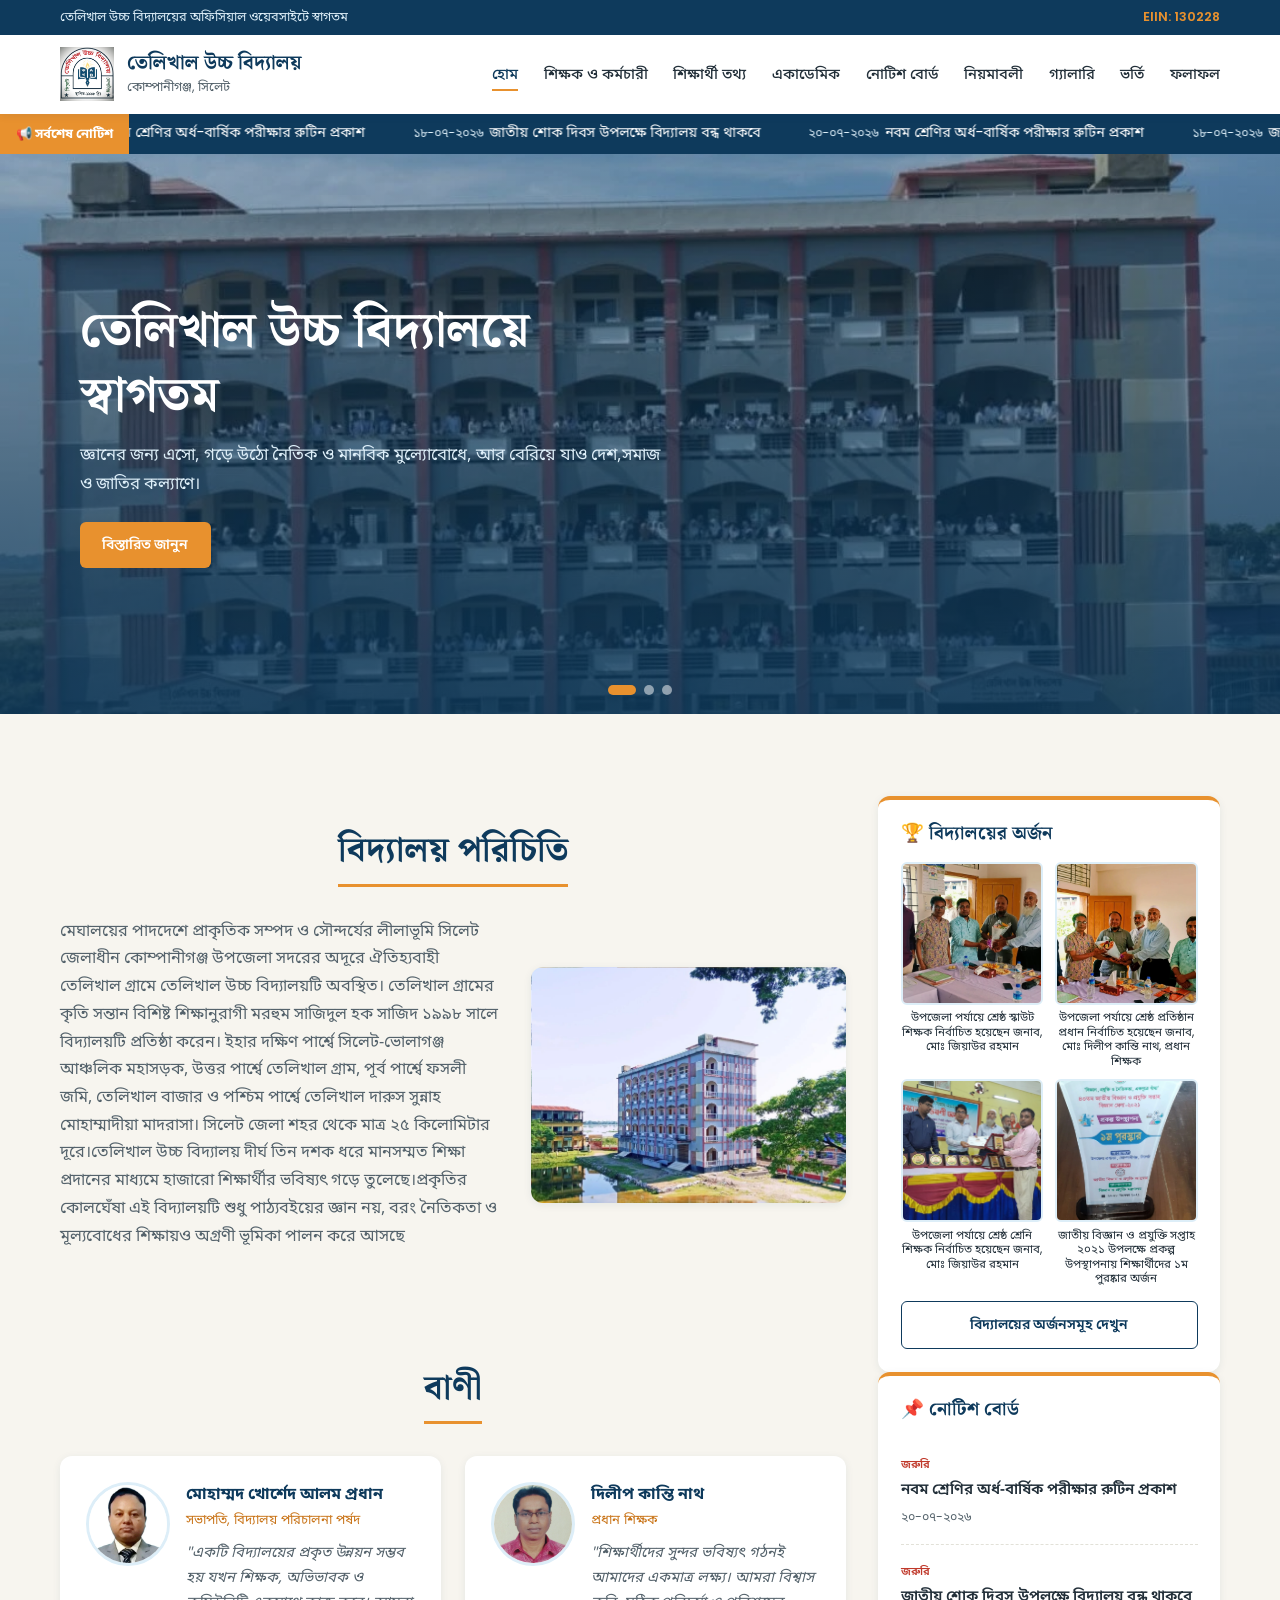
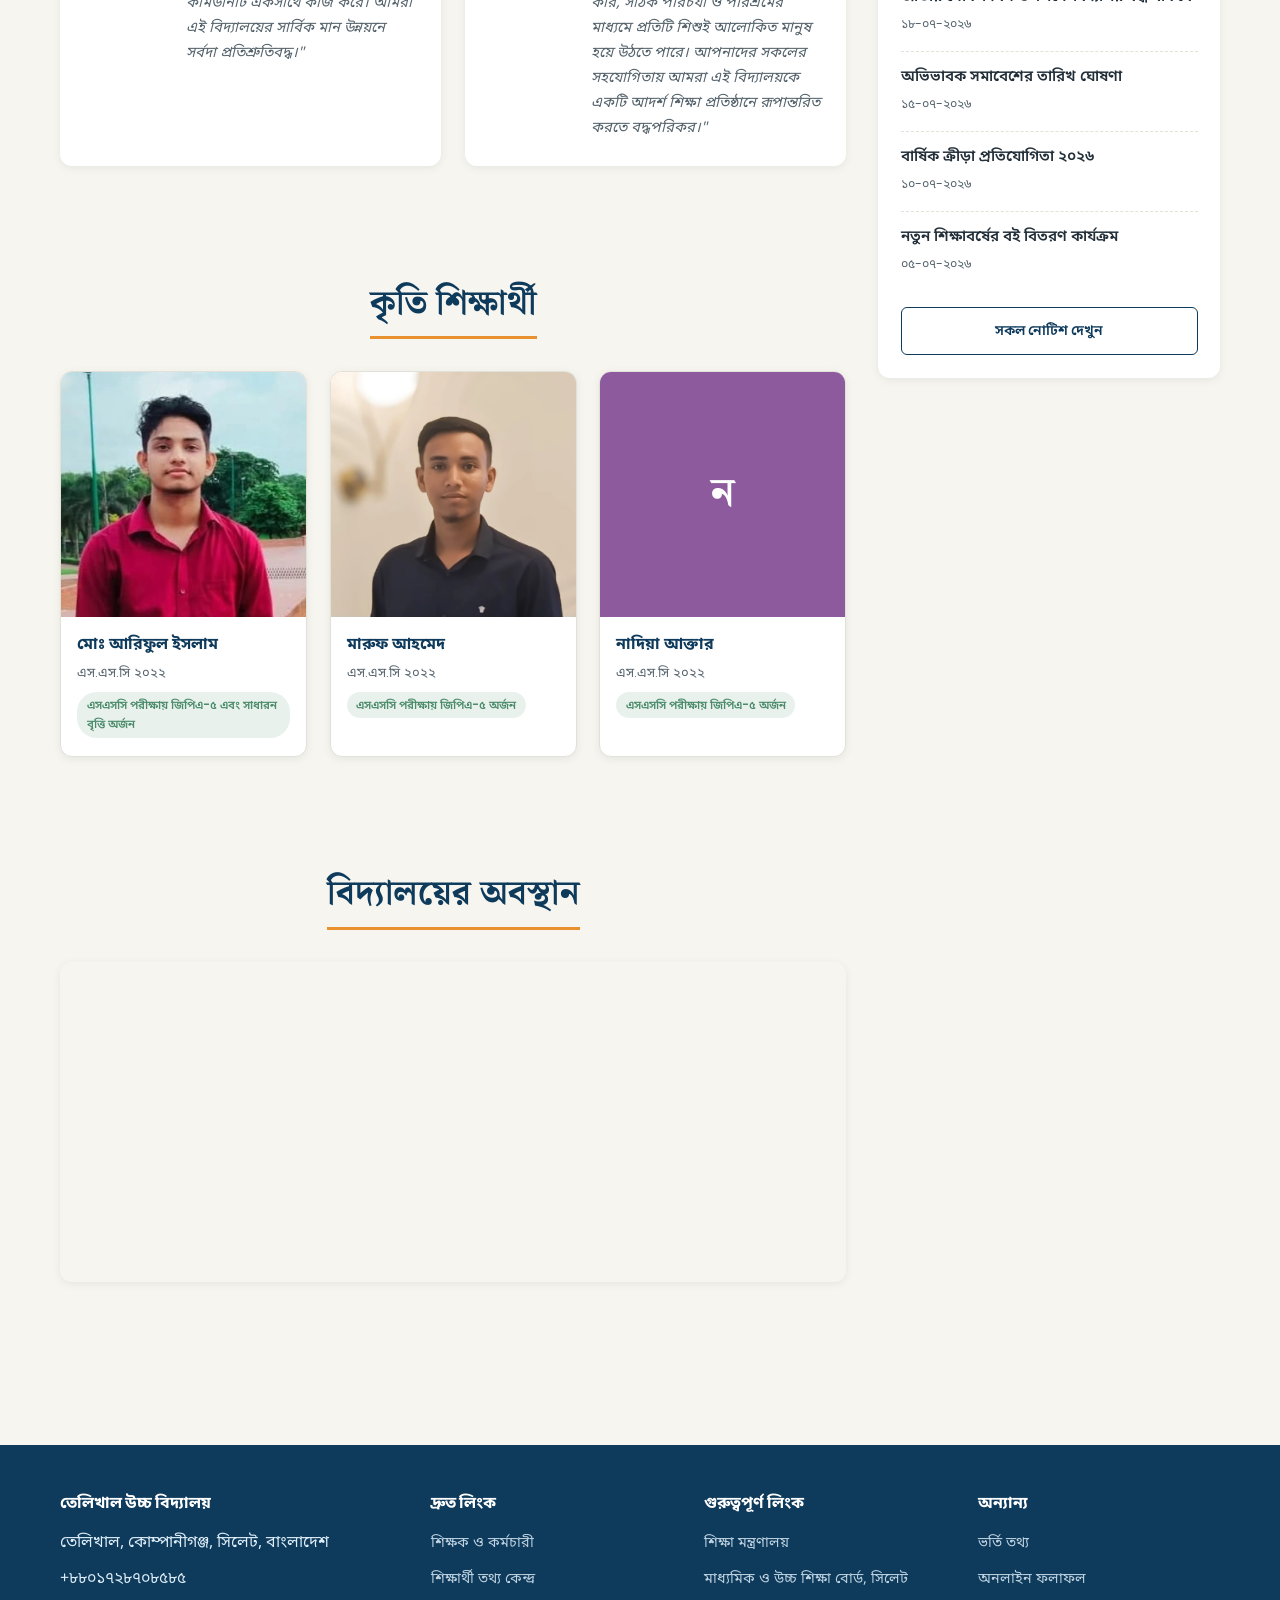
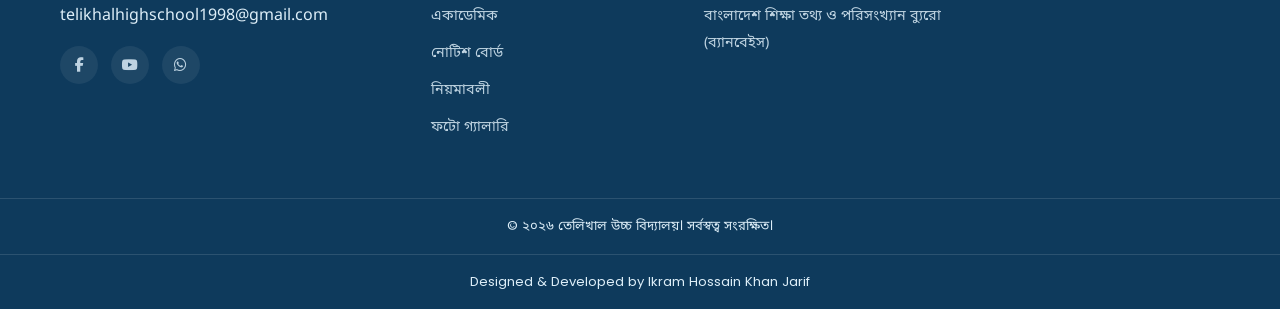
==== commit dd3c8a5c: "Update index.html" ====
--- a/index.html
+++ b/index.html
@@ -4,6 +4,9 @@
 <meta charset="UTF-8">
 <meta name="viewport" content="width=device-width, initial-scale=1.0">
 <meta name="color-scheme" content="light">
+<link rel="manifest" href="manifest.json">
+<meta name="theme-color" content="#0E3A5C">
+<link rel="apple-touch-icon" href="assets/images/logo/icon-192.png">
 <title>তেলিখাল উচ্চ বিদ্যালয় | Telikhal High School | কোম্পানীগঞ্জ, সিলেট</title>
 <meta name="description" content="তেলিখাল উচ্চ বিদ্যালয়, কোম্পানীগঞ্জ, সিলেট — এর অফিসিয়াল ওয়েবসাইট">
 <meta name="keywords" content="তেলিখাল উচ্চ বিদ্যালয়,তেলিখাল উচ্চ বিদ্যালয়, কোম্পানীগঞ্জ, সিলেট, Telikhal High School,Telikhal High School sylhet,  telikhal high school Companigunj,তেলিখাল হাই স্কুল,তেলিখাল হাই স্কুল কোম্পানীগঞ্জ,তেলিখাল হাই স্কুল সিলেট,তেলিখাল,tkhs,ths,tkhs edu bd">
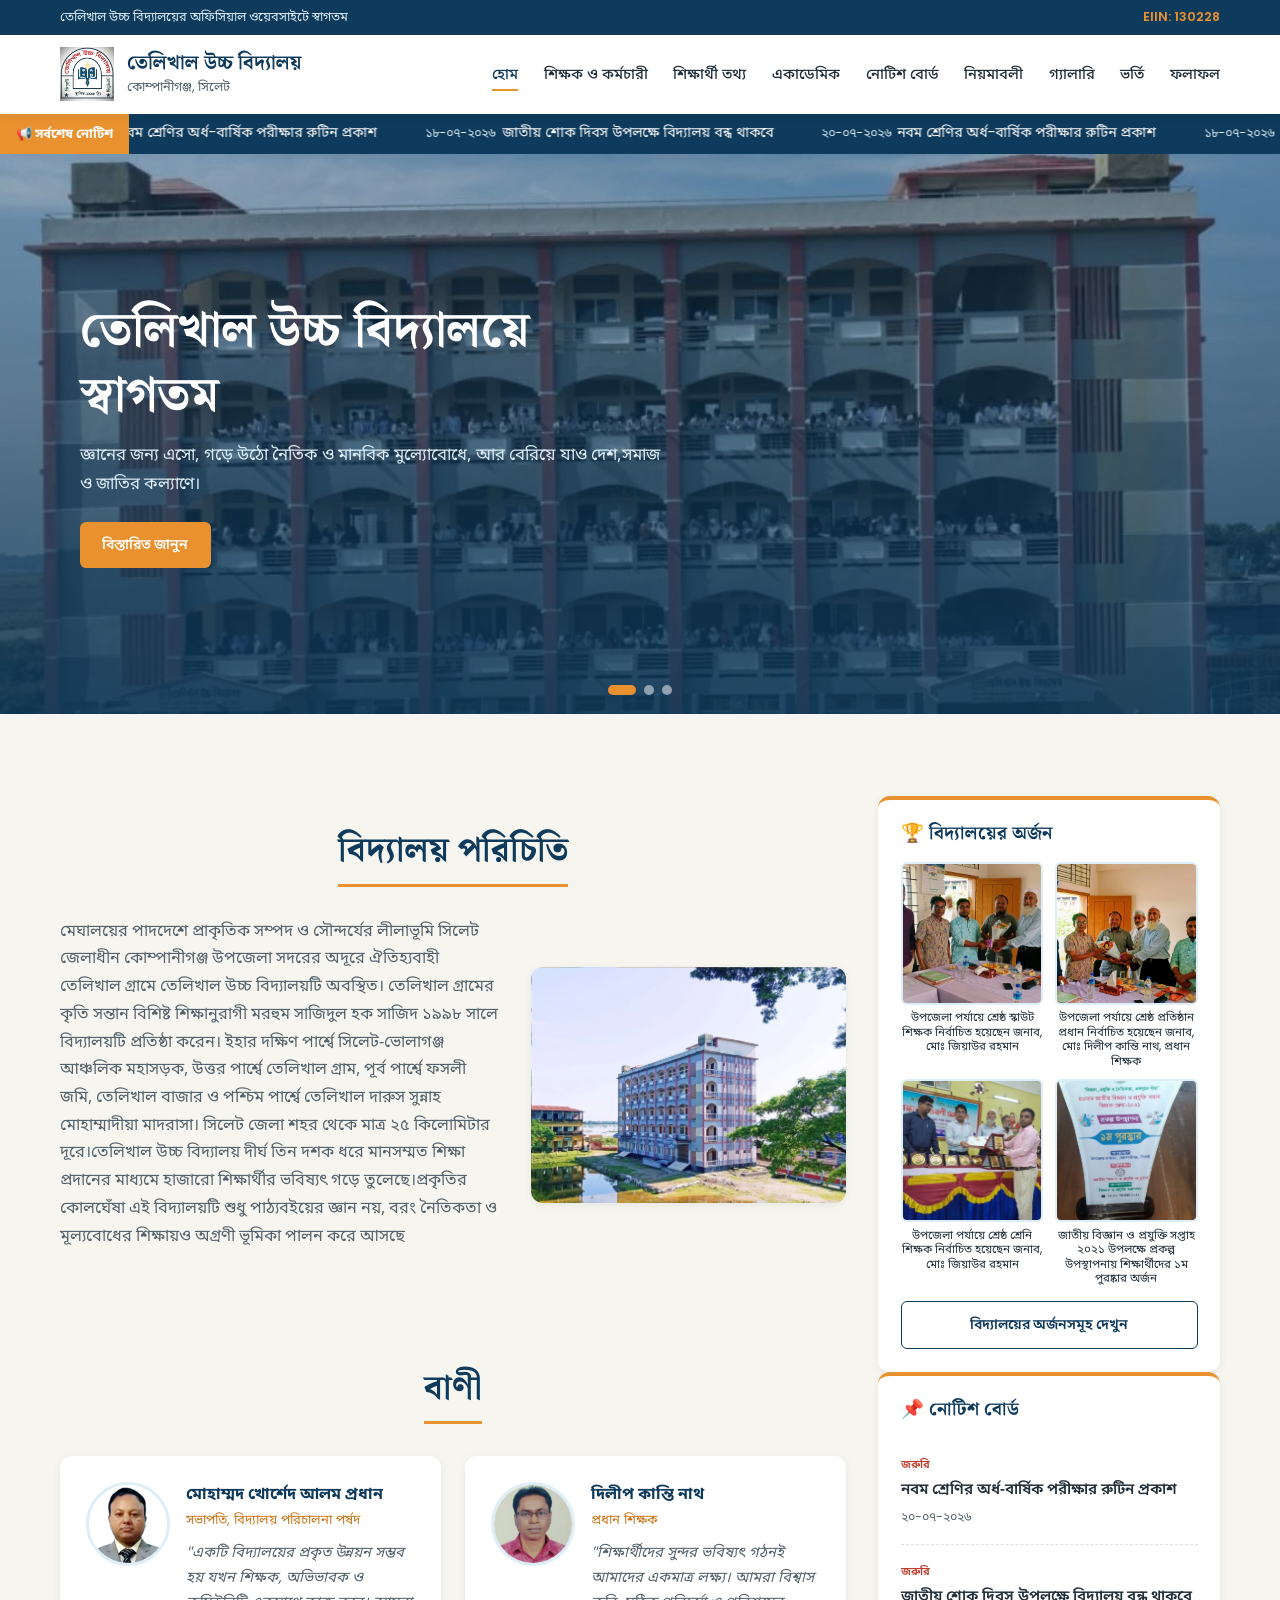
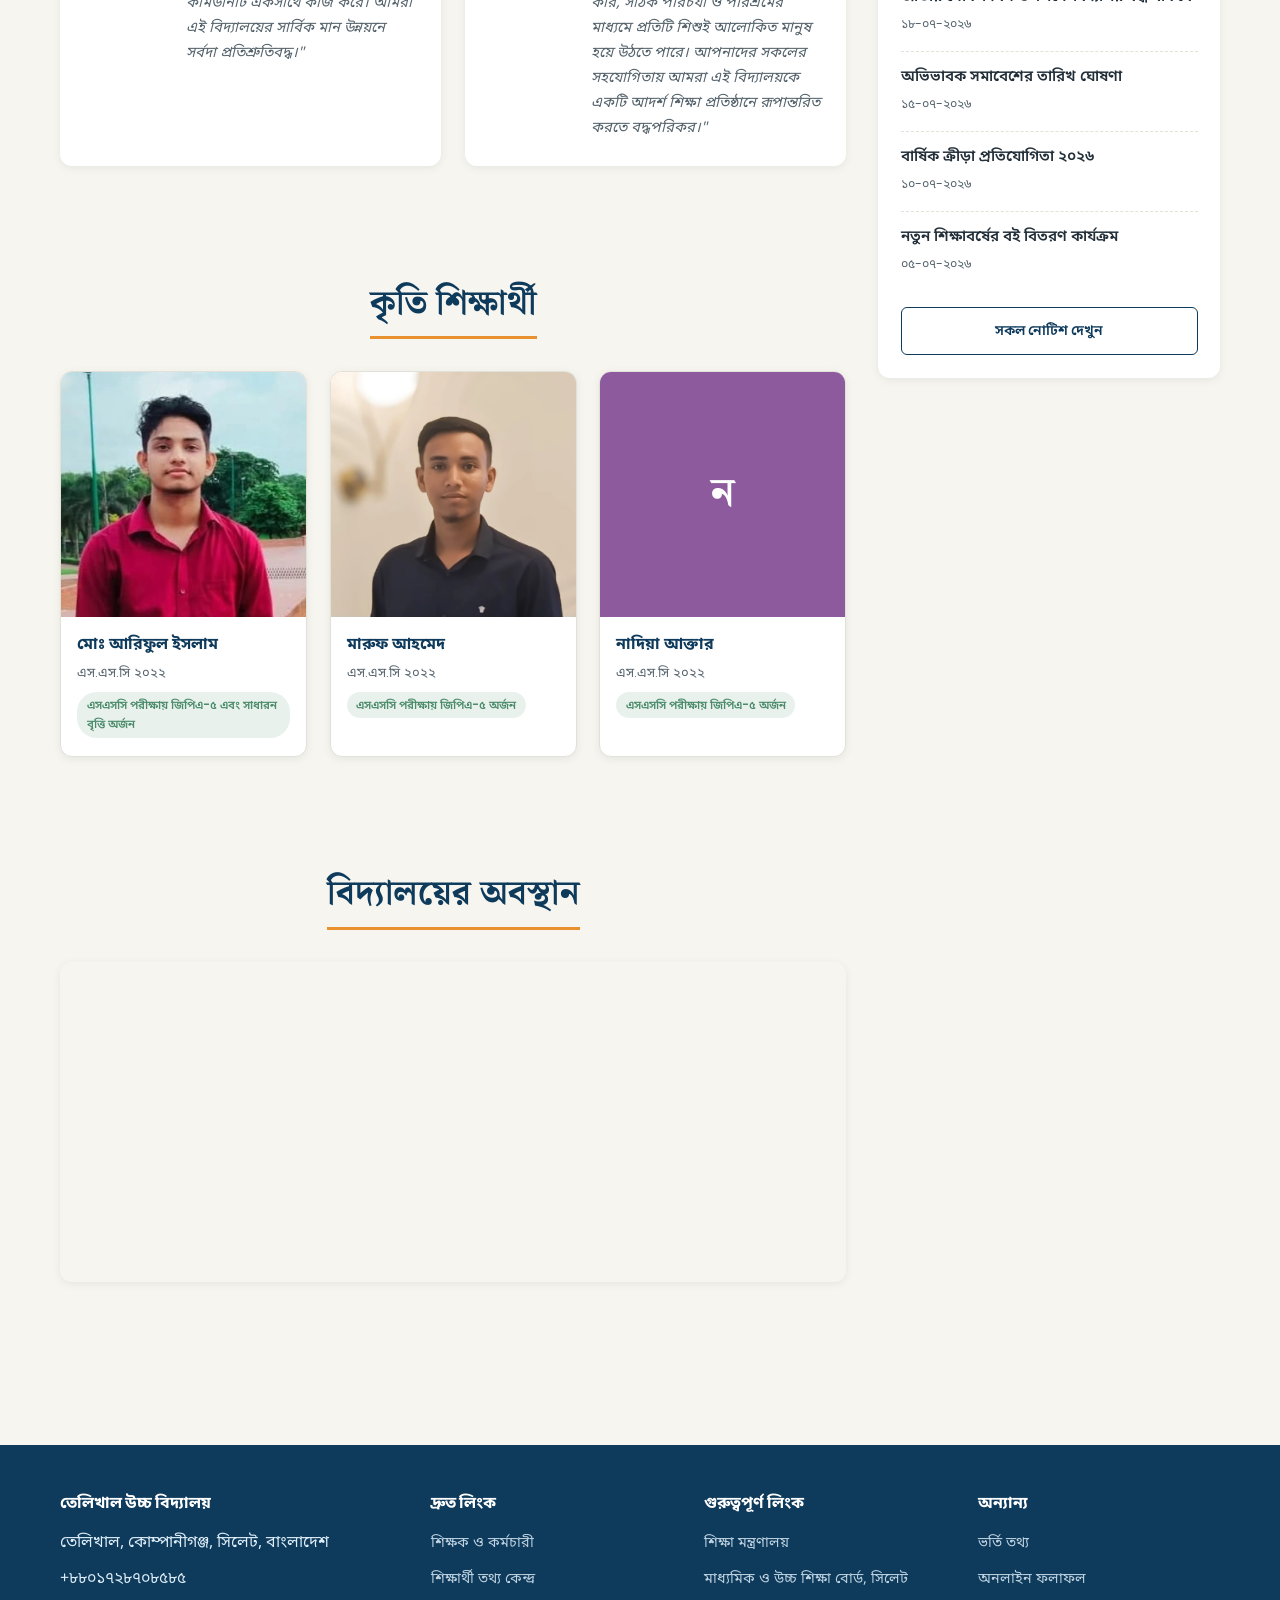
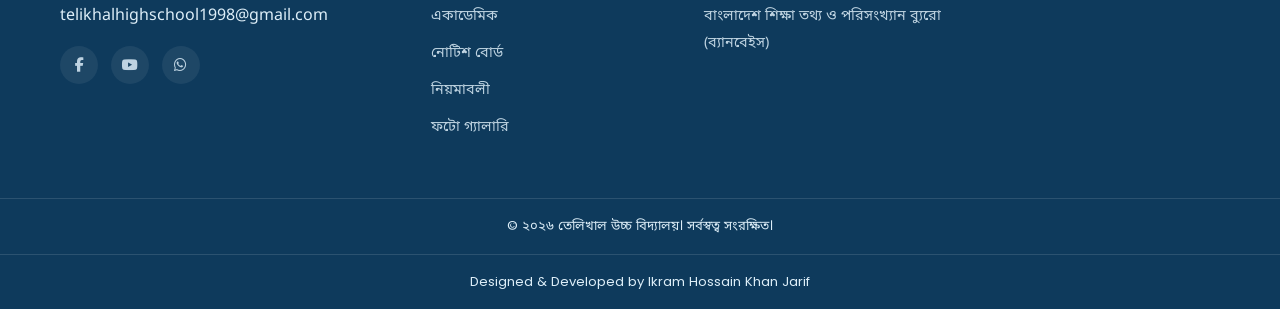
==== commit 0a433923: "Update index.html" ====
--- a/index.html
+++ b/index.html
@@ -162,5 +162,6 @@
 </footer>
 
 <script type="module" src="assets/js/pages/home.js"></script>
+<script src="assets/js/core/registerSW.js"></script>
 </body>
 </html>
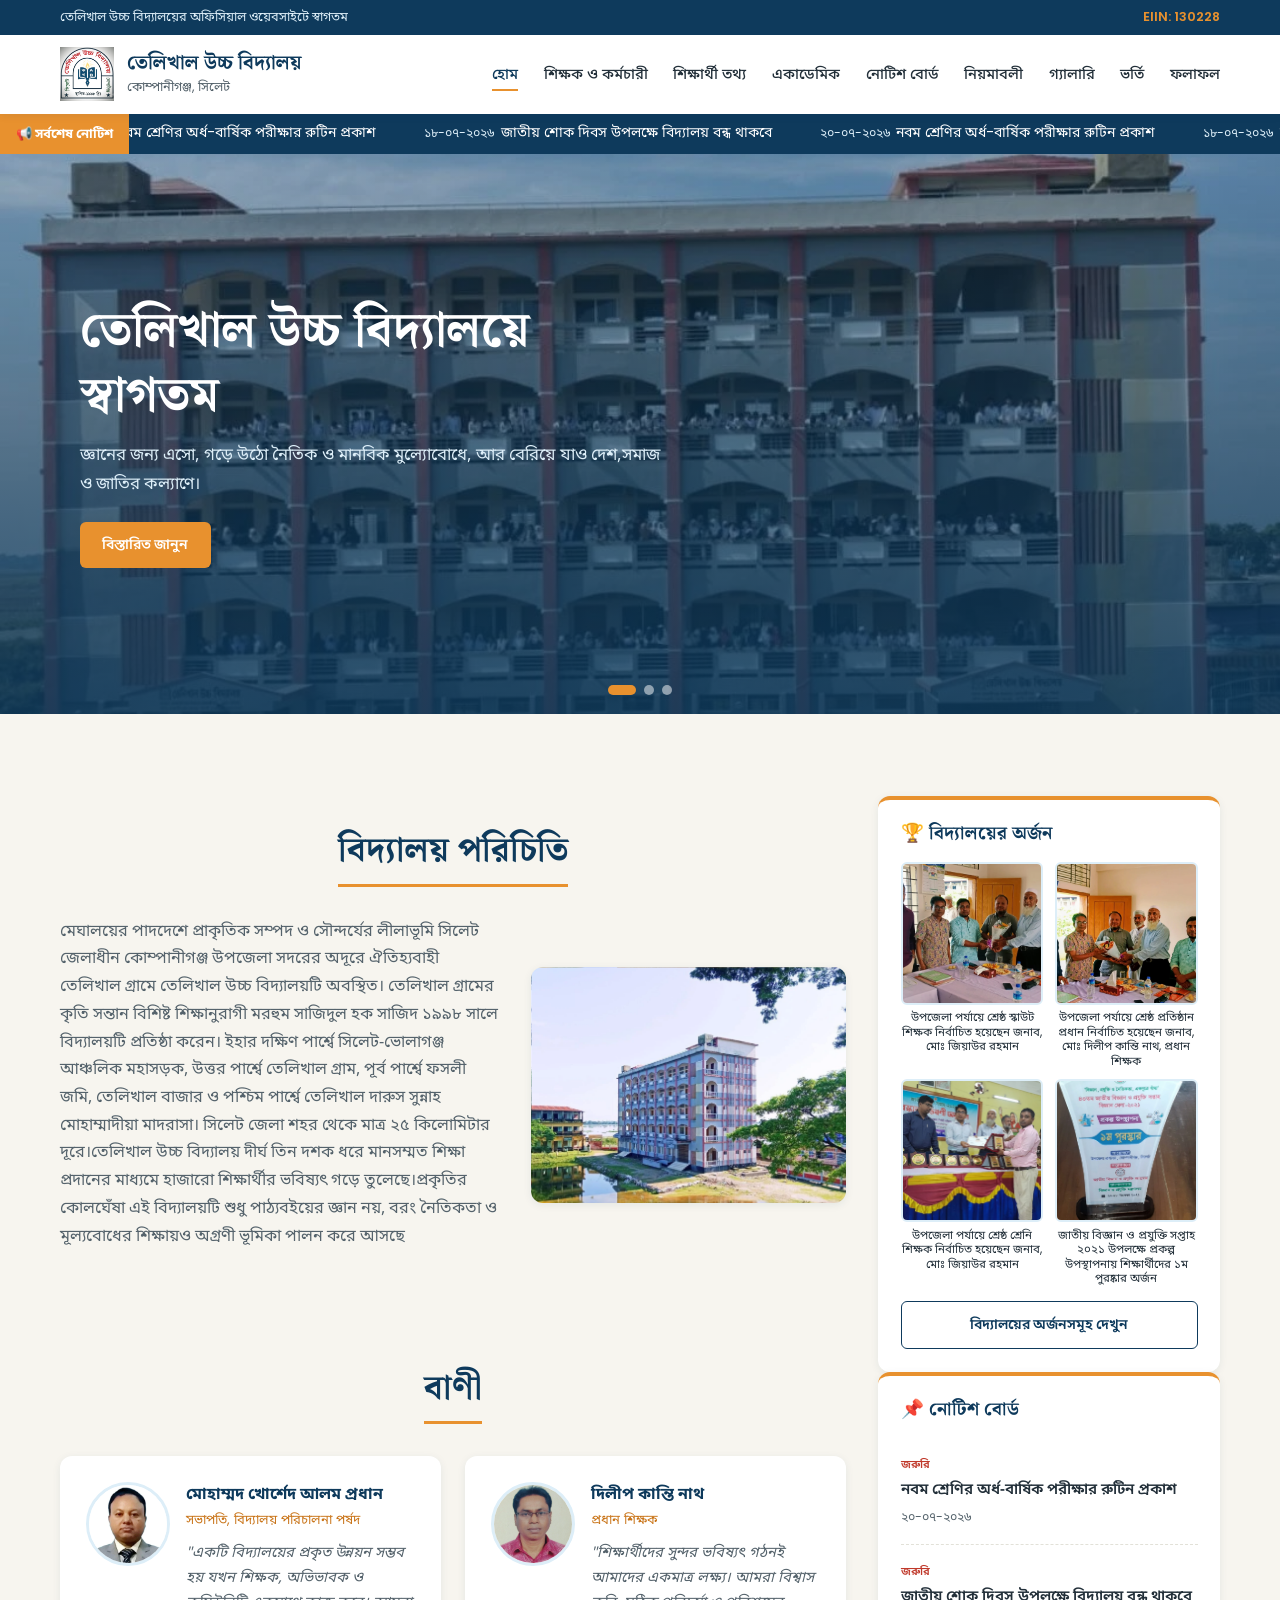
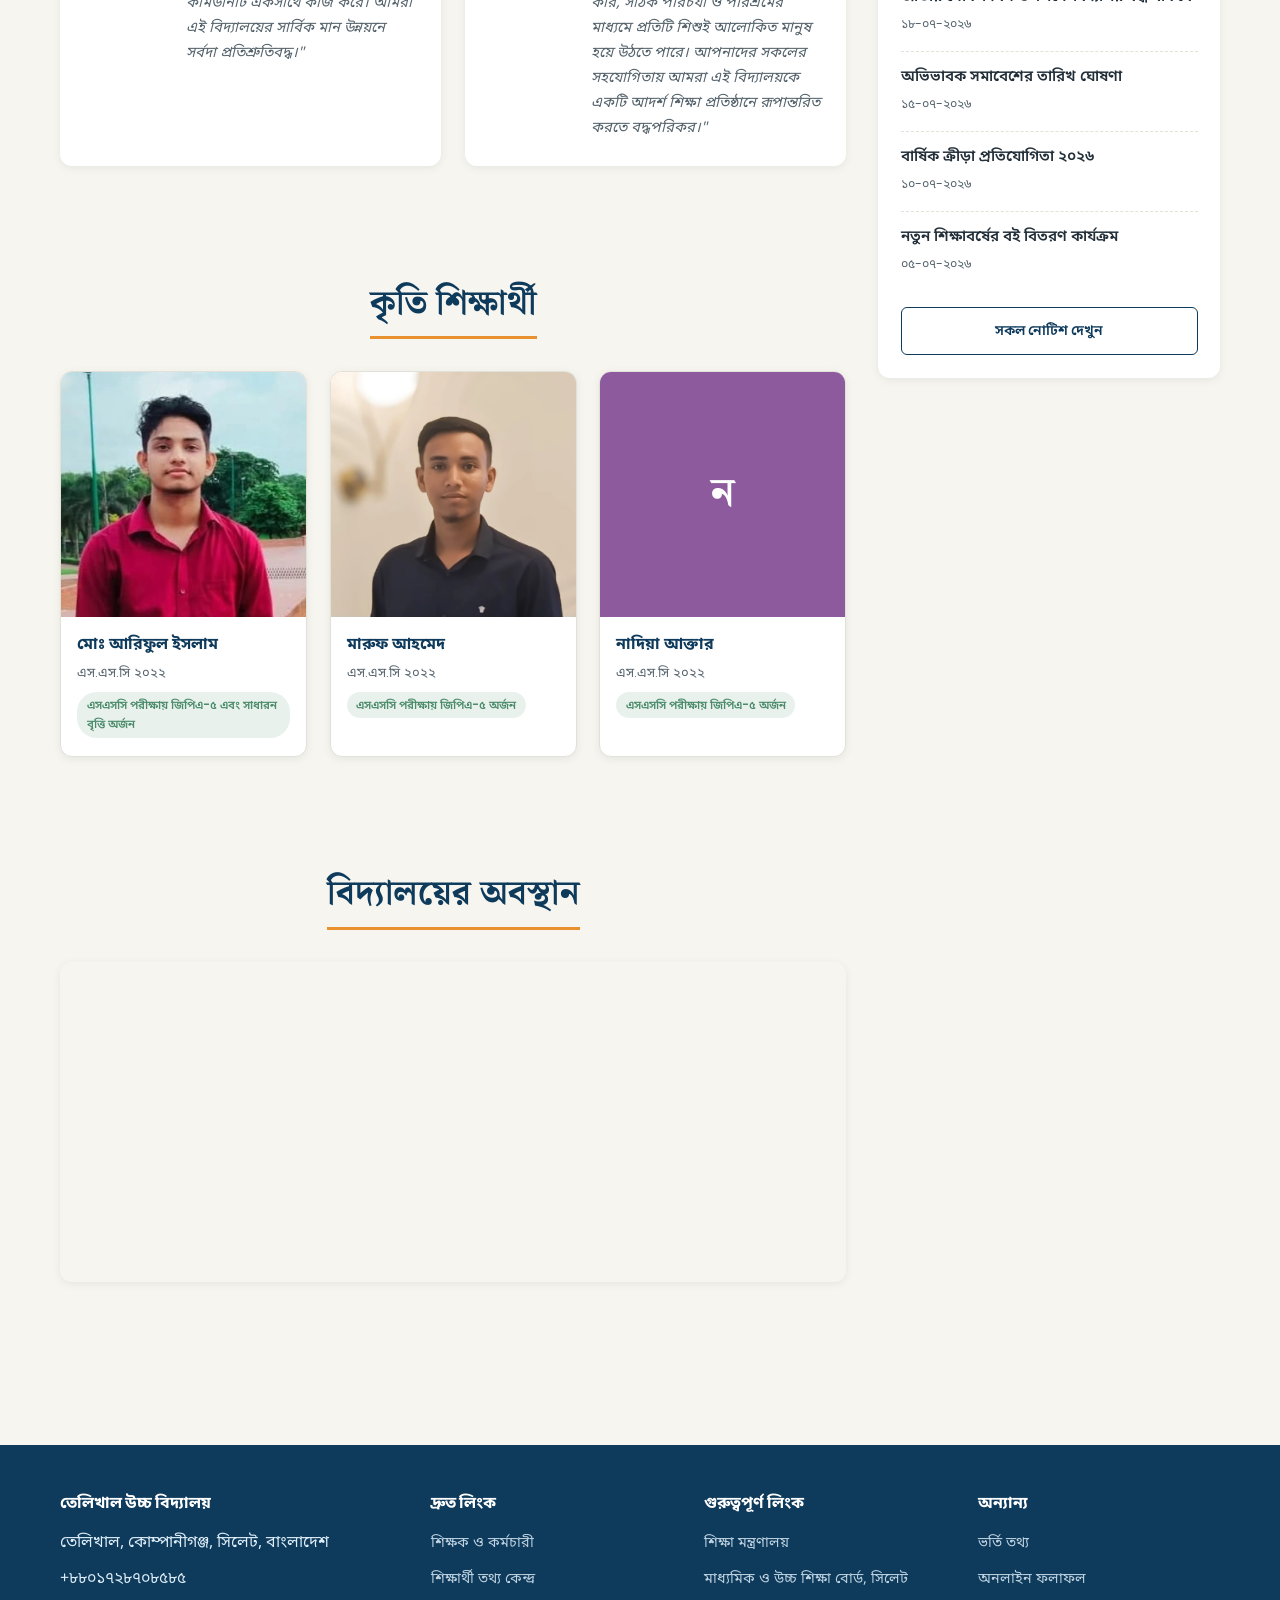
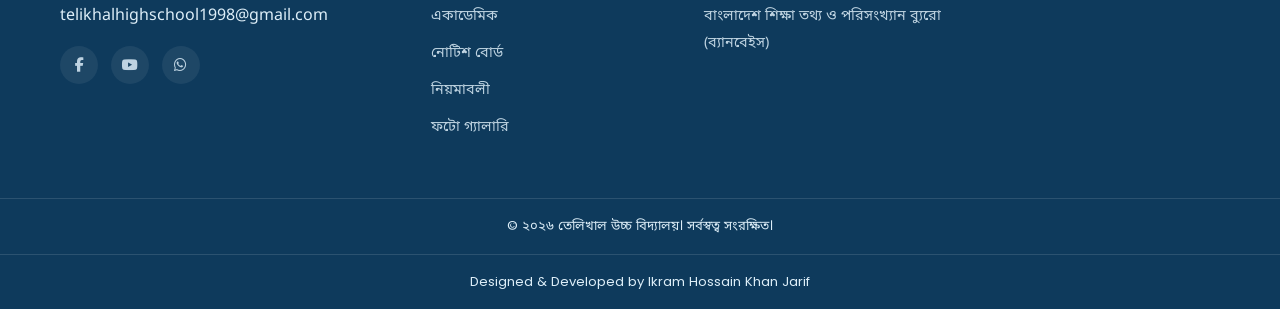
==== commit 1ee66e81: "Update index.html" ====
--- a/index.html
+++ b/index.html
@@ -162,6 +162,7 @@
 </footer>
 
 <script type="module" src="assets/js/pages/home.js"></script>
+
 <script src="assets/js/core/registerSW.js"></script>
 </body>
 </html>
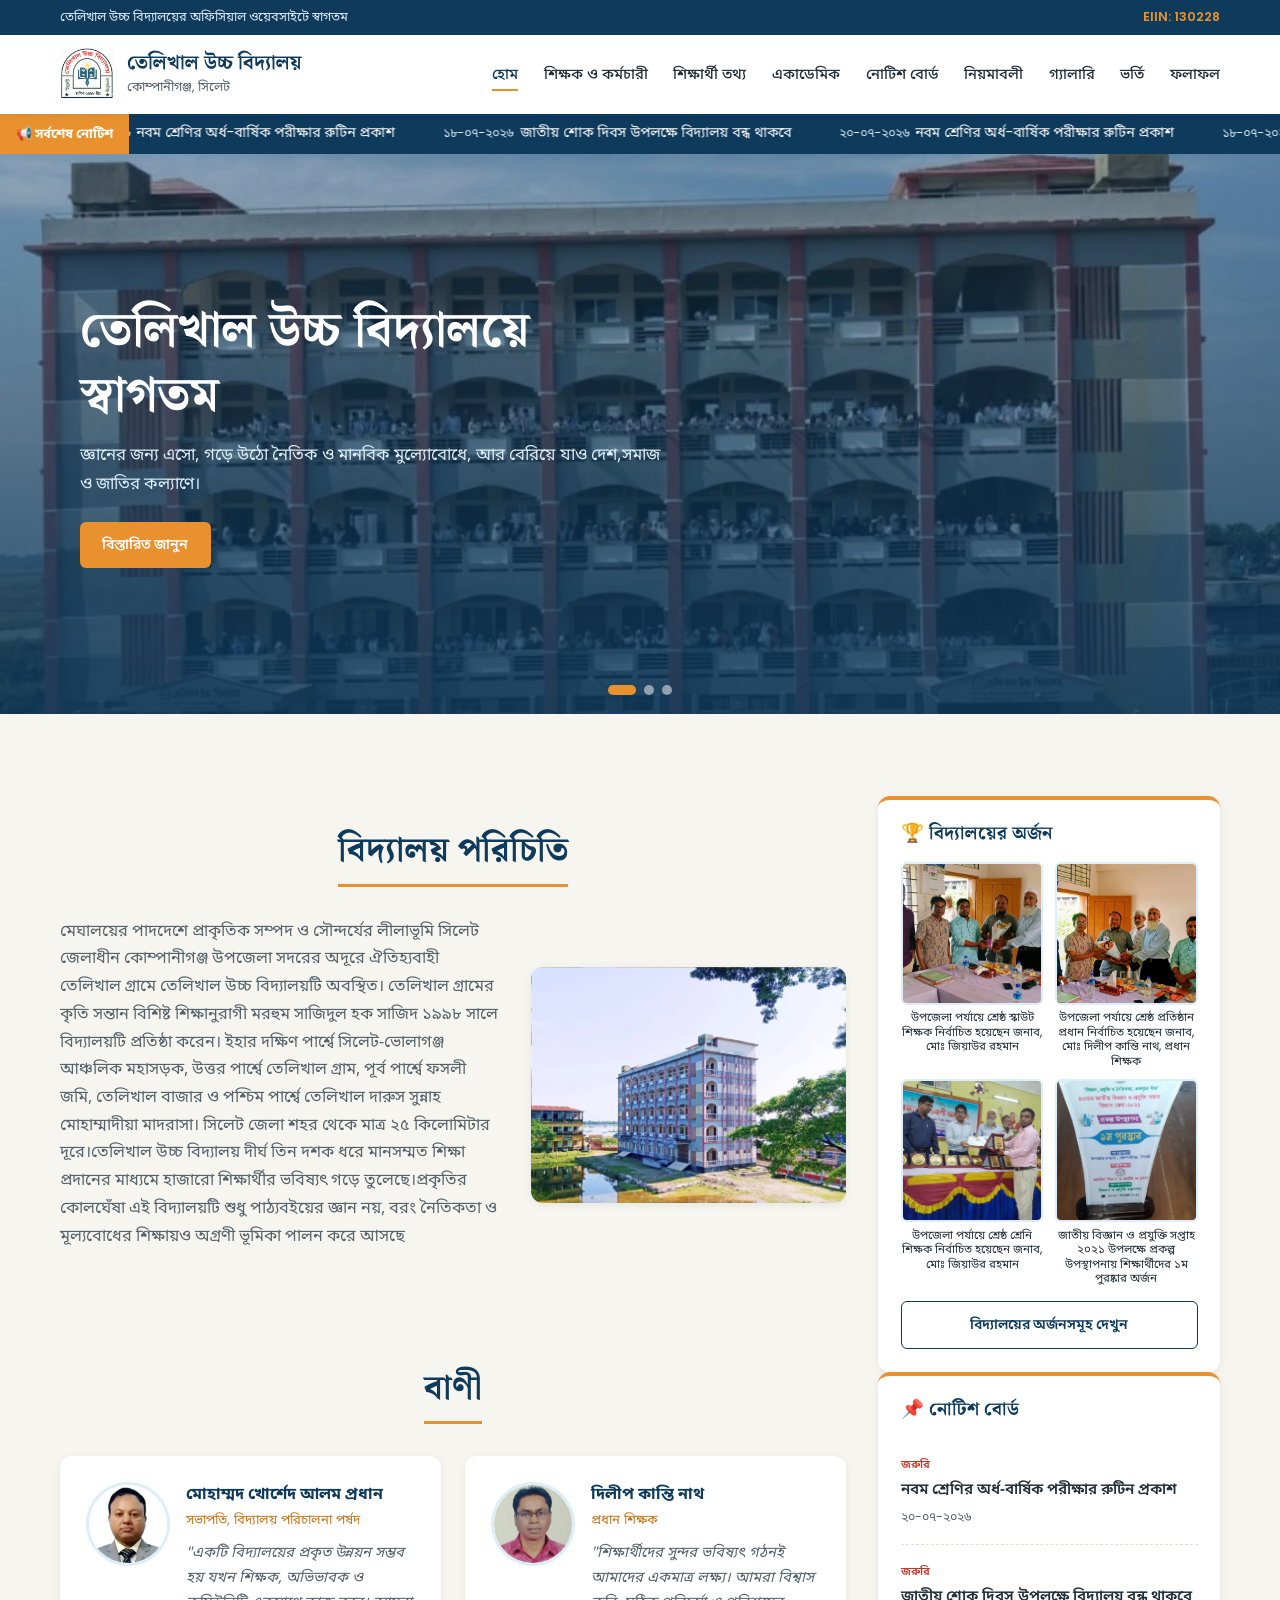
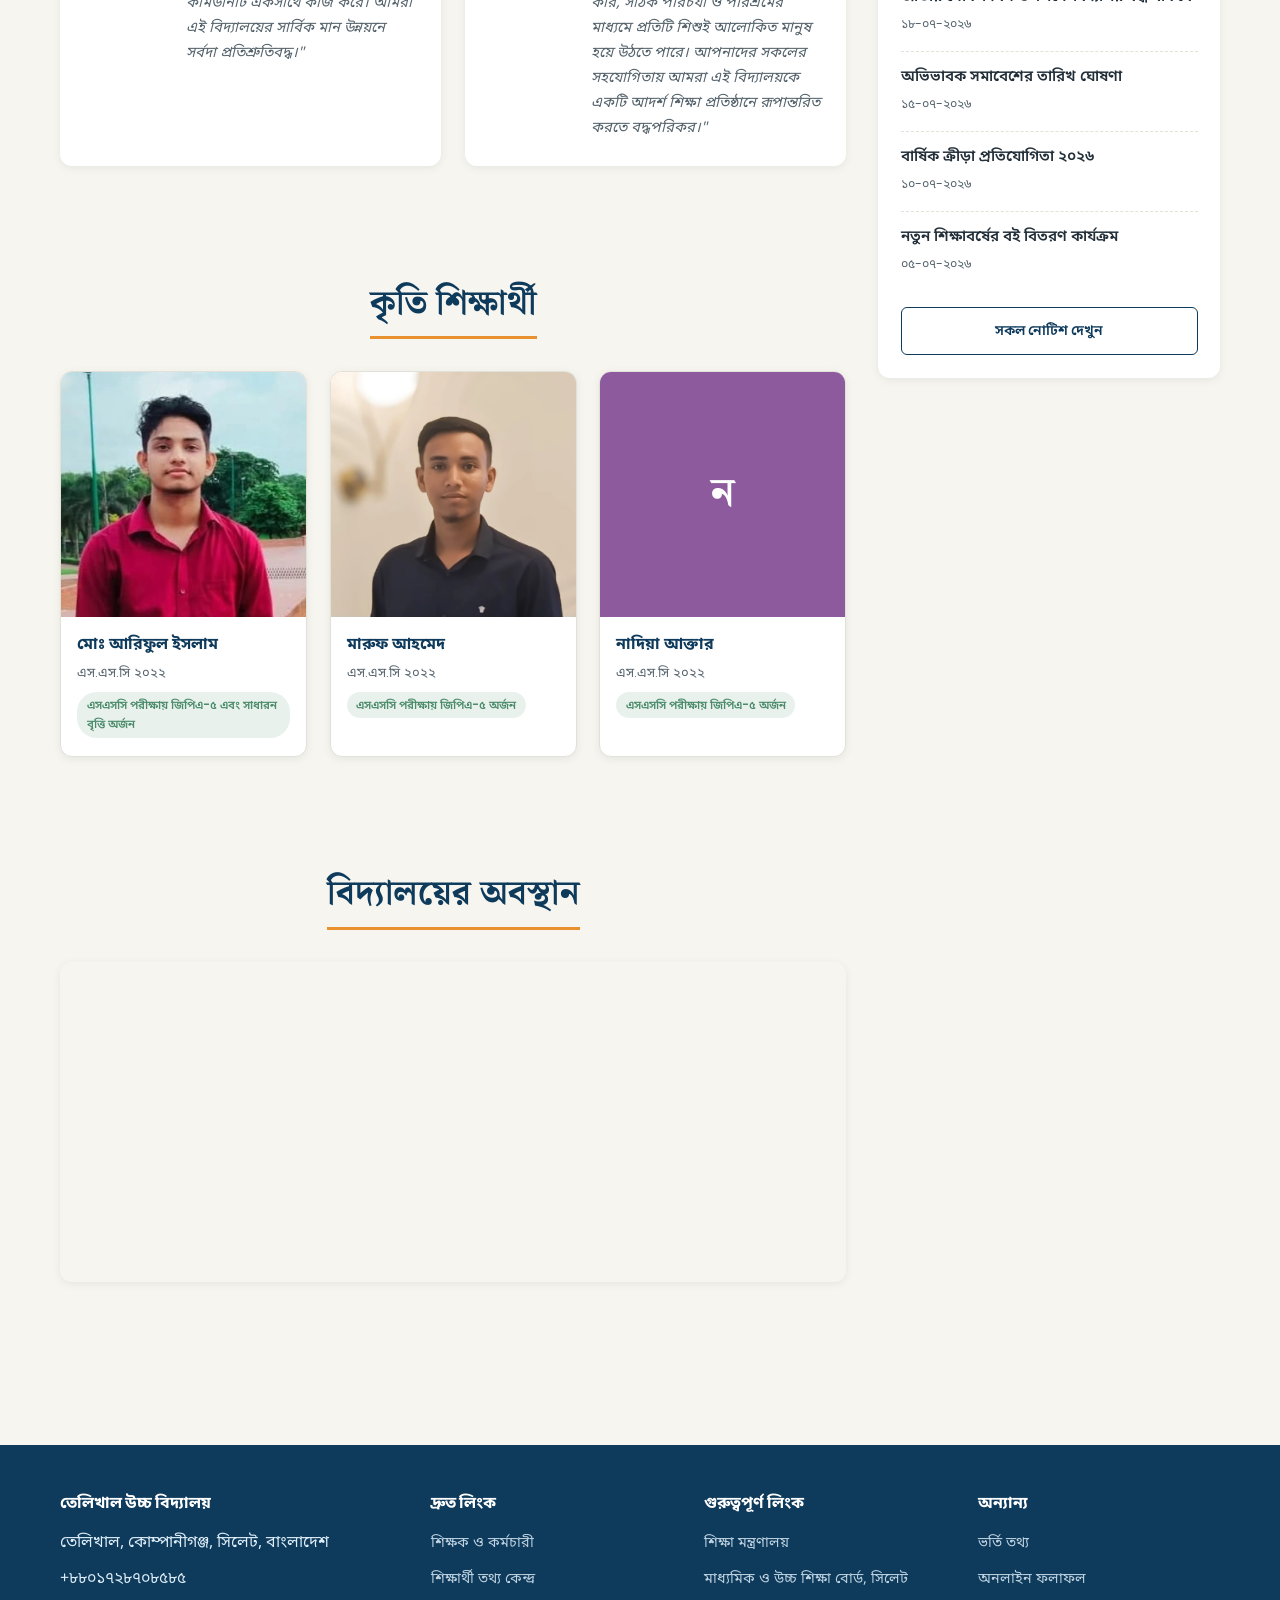
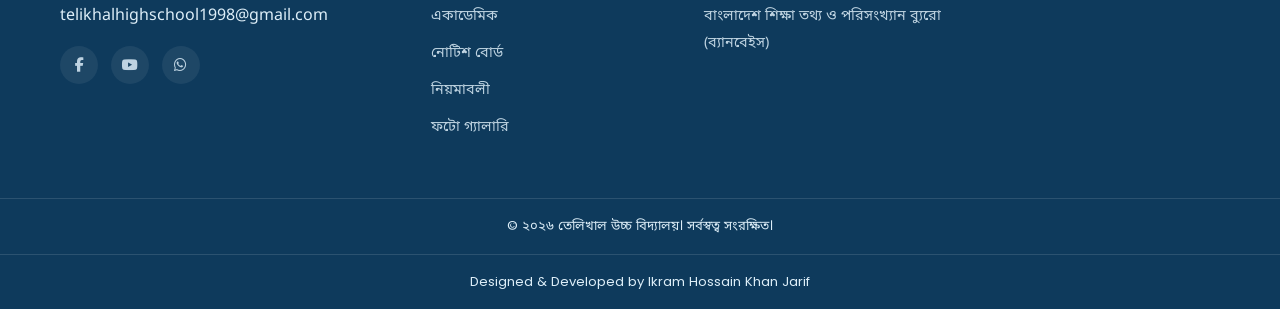
==== commit 13471a37: "Update index.html" ====
--- a/index.html
+++ b/index.html
@@ -2,8 +2,13 @@
 <html lang="bn">
 <head>
 <meta charset="UTF-8">
-<meta name="viewport" content="width=device-width, initial-scale=1.0">
+<meta name="viewport" content="width=device-width, initial-scale=1.0,viewport-fit=cover">
 <meta name="color-scheme" content="light">
+<script>
+  if (window.matchMedia('(display-mode: standalone)').matches || window.navigator.standalone) {
+    document.documentElement.classList.add('pwa-standalone');
+  }
+</script>
 <link rel="manifest" href="manifest.json">
 <meta name="theme-color" content="#0E3A5C">
 <link rel="apple-touch-icon" href="assets/images/logo/icon-192.png">
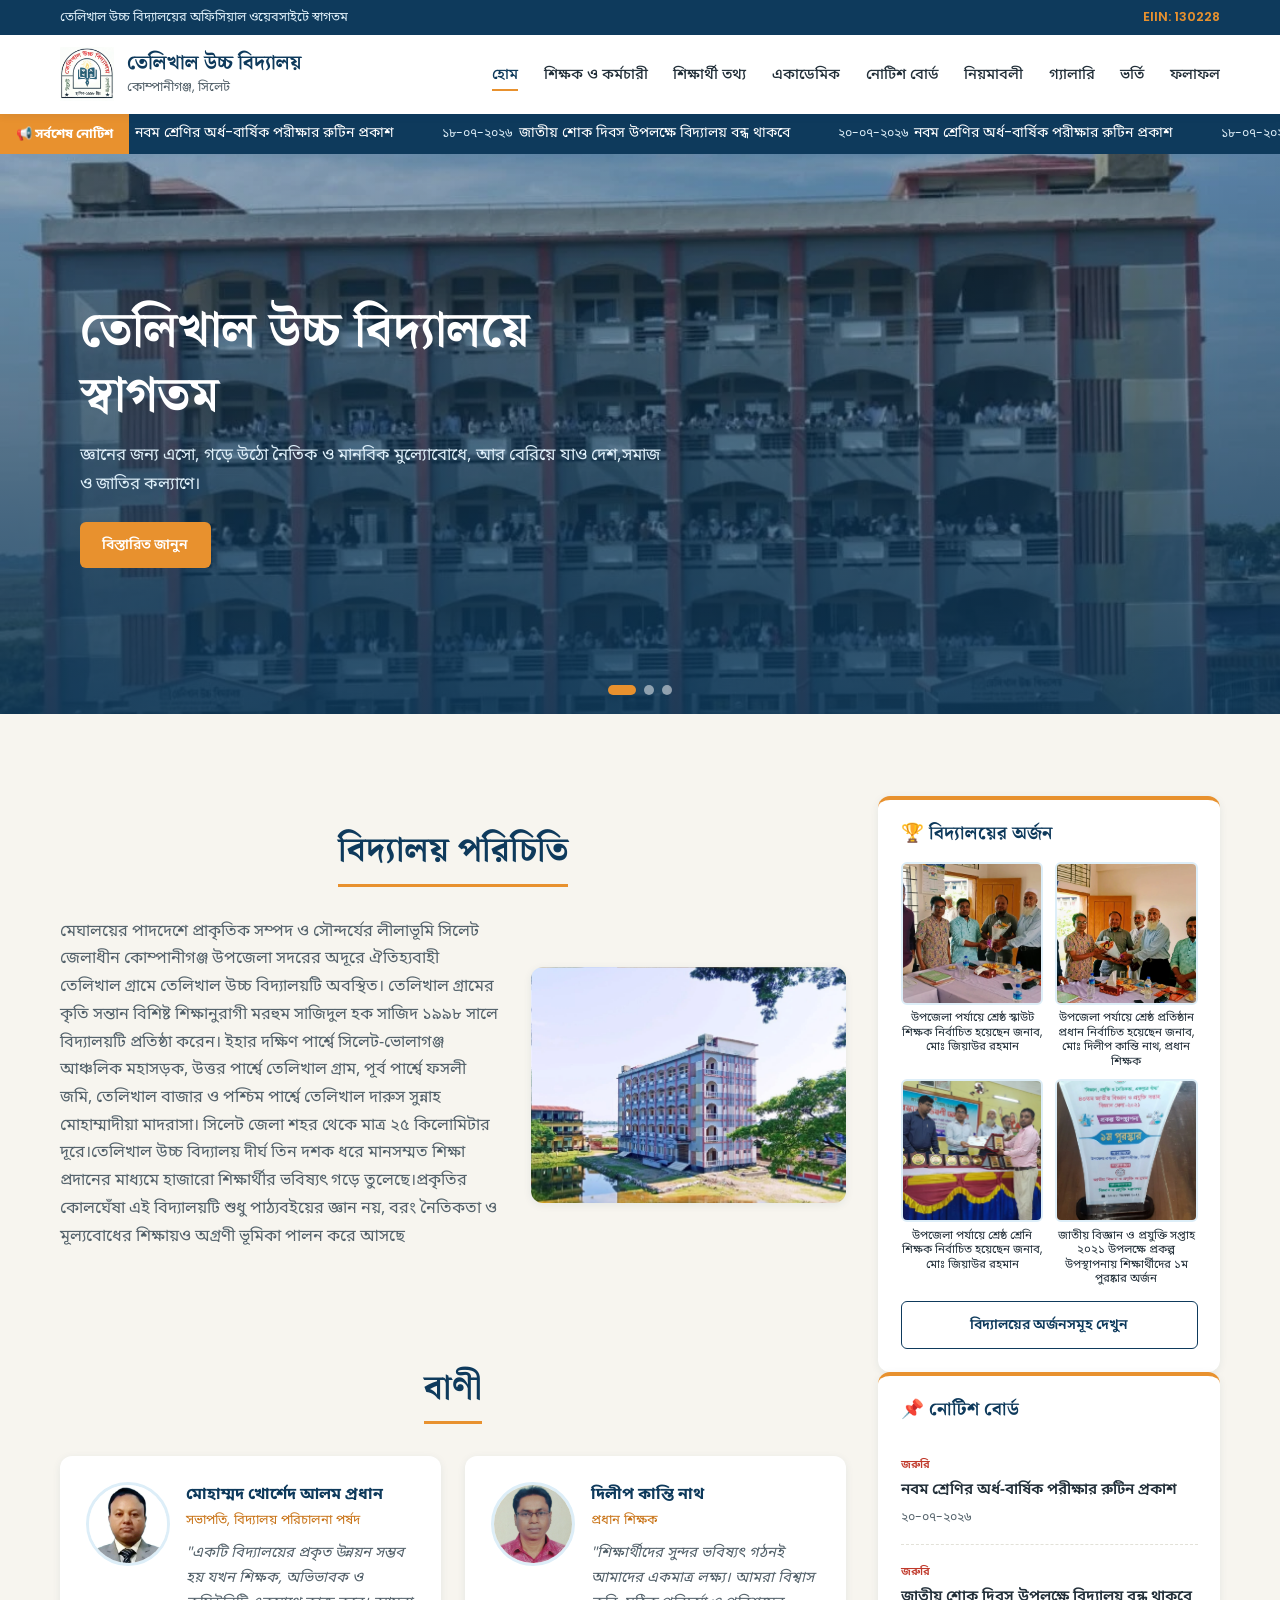
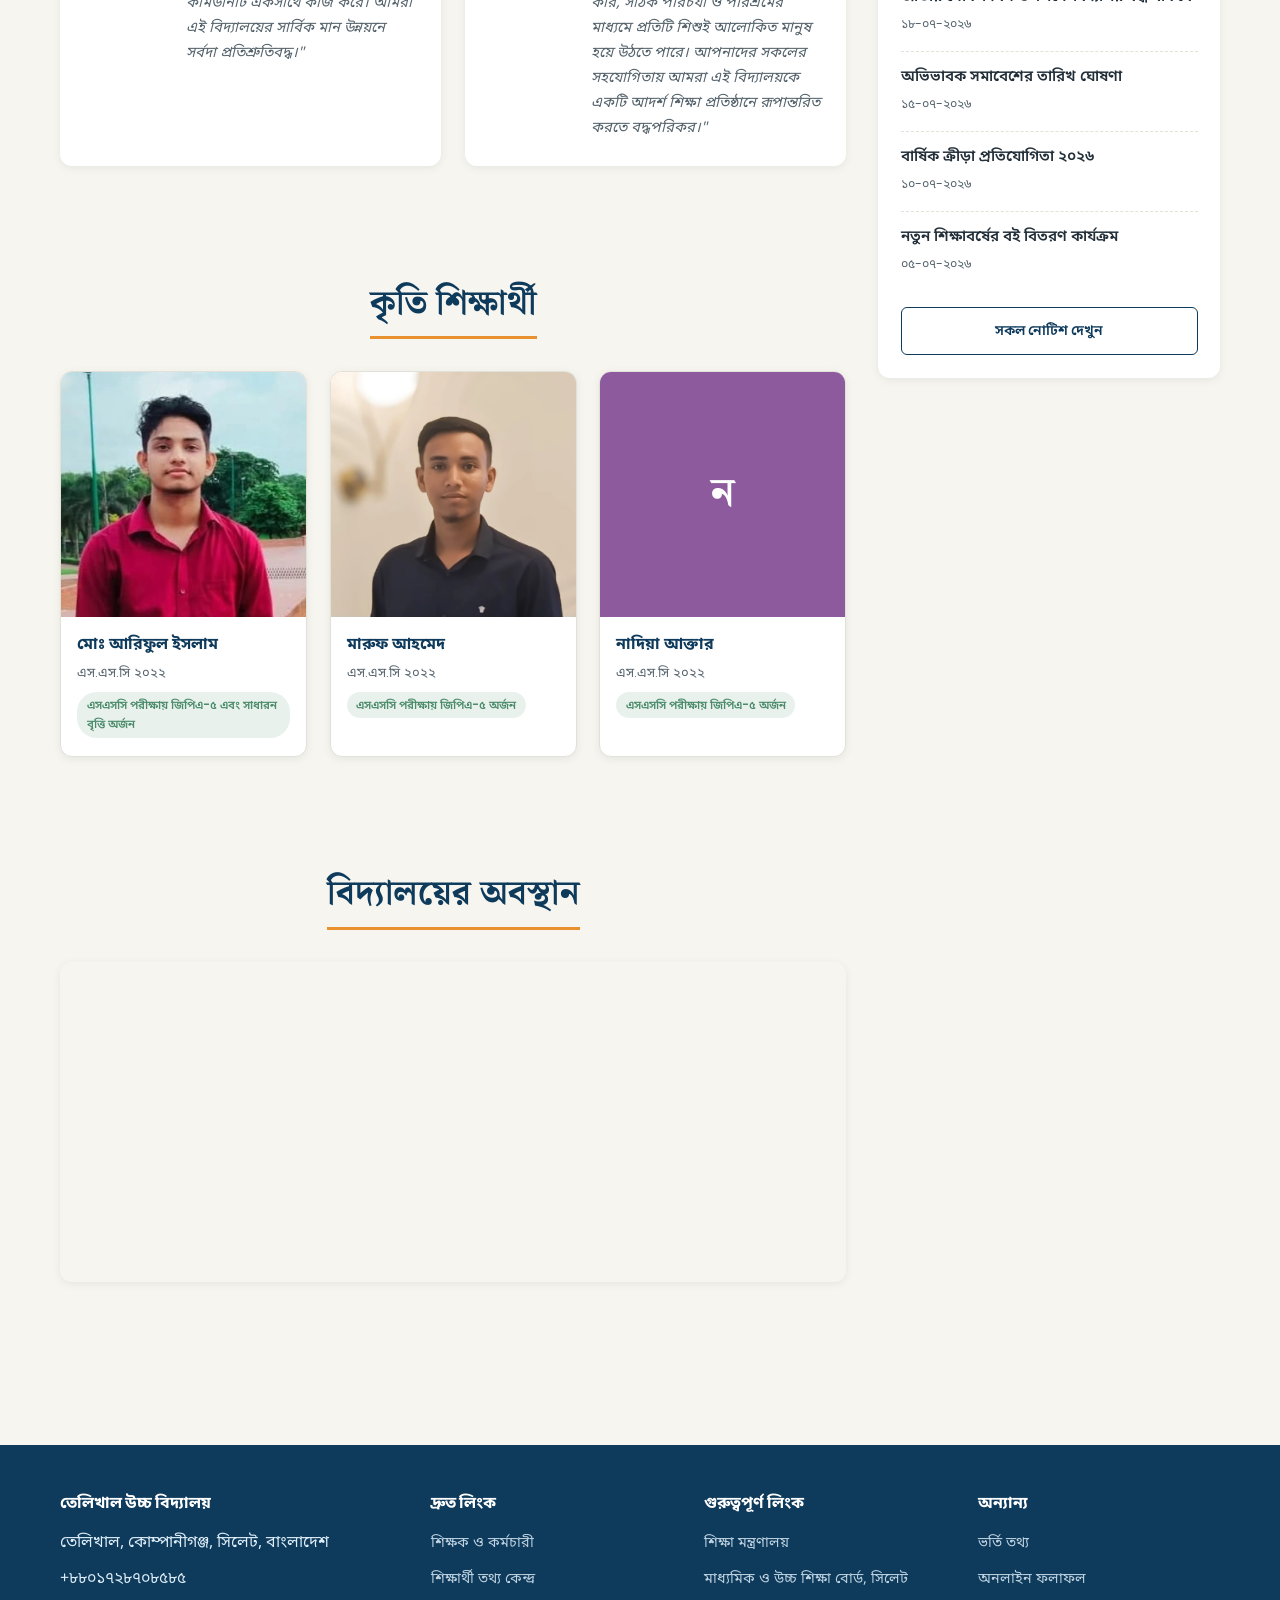
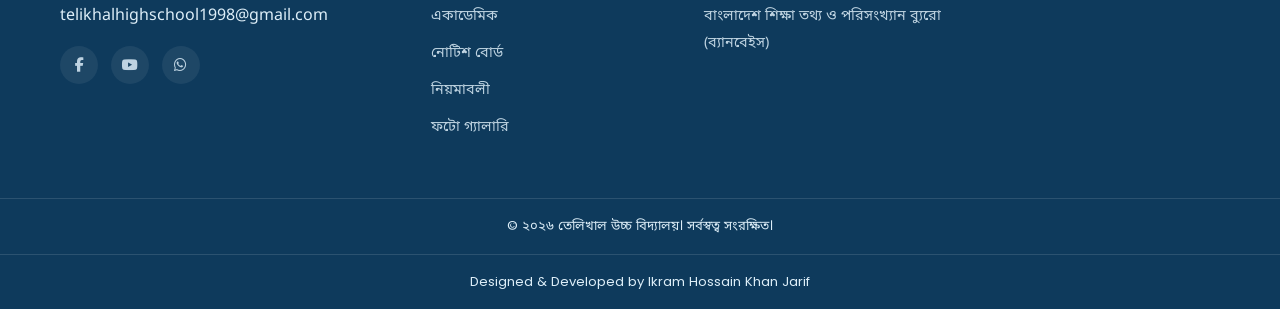
==== commit 298eed07: "Update index.html" ====
--- a/index.html
+++ b/index.html
@@ -44,7 +44,8 @@
 <meta name="google-site-verification" content="QhteQ2n9KguGMRzA84aBVALW-jb2gVb9PBplM4WJBKk" />
 </head>
 <body>
-
+<div id="offline-banner" class="offline-banner" style="display:none;">📡 আপনি অফলাইনে আছেন — ইন্টারনেট সংযোগ নিশ্চিত করুন </div>
+<div id="ptr-indicator" class="ptr-indicator"><img src="assets/images/logo/school-logo.png" alt=""></div>
 <!-- ===================== Header ===================== -->
 <header class="site-header">
   <div class="header-top">
@@ -169,5 +170,11 @@
 <script type="module" src="assets/js/pages/home.js"></script>
 
 <script src="assets/js/core/registerSW.js"></script>
+<nav class="pwa-tabbar" aria-label="দ্রুত নেভিগেশন">
+  <a href="index.html" class="pwa-tab-item"><span>🏠</span><small>হোম</small></a>
+  <a href="notices.html" class="pwa-tab-item"><span>📢</span><small>নোটিশ</small></a>
+  <a href="academic.html" class="pwa-tab-item"><span>📚</span><small>একাডেমিক</small></a>
+  <a href="#" class="pwa-tab-item" id="pwa-menu-toggle"><span>☰</span><small>মেনু</small></a>
+</nav>
 </body>
 </html>
--- a/assets/css/base.css
+++ b/assets/css/base.css
@@ -41,6 +41,8 @@
 
   --transition-base: 0.3s cubic-bezier(0.4, 0, 0.2, 1);
   --container-max: 1200px;
+--safe-top: env(safe-area-inset-top, 0px);
+--safe-bottom: env(safe-area-inset-bottom, 0px);
 }
 
 /* ---- Reset ---- */
@@ -141,3 +143,28 @@
   outline: 3px solid var(--color-amber);
   outline-offset: 2px;
 }
+.offline-banner {
+  position: sticky;
+  top: 0;
+  z-index: 500;
+  background: var(--color-amber);
+  color: var(--color-white);
+  text-align: center;
+  padding: 0.5rem;
+  font-family: var(--font-ui);
+  font-size: 0.82rem;
+}
+.ptr-indicator {
+  position: fixed;
+  top: 8px;
+  left: 50%;
+  width: 36px; height: 36px;
+  opacity: 0;
+  transform: translateX(-50%) translateY(0);
+  transition: opacity 0.2s ease;
+  z-index: 400;
+  pointer-events: none;
+}
+.ptr-indicator img { width: 100%; height: 100%; border-radius: 50%; }
+.ptr-indicator.spinning img { animation: ptr-spin 0.6s linear infinite; }
+@keyframes ptr-spin { to { transform: rotate(360deg); } }
--- a/assets/css/layout.css
+++ b/assets/css/layout.css
@@ -217,3 +217,35 @@
   border-top: 1px solid rgba(255,255,255,0.12);
   font-family: var(--font-ui);
 }
+
+.pwa-standalone .site-header {
+  padding-top: var(--safe-top);
+}
+.pwa-tabbar { display: none; }
+
+.pwa-standalone .pwa-tabbar {
+  display: flex;
+  position: fixed;
+  bottom: 0; left: 0; right: 0;
+  background: var(--color-white);
+  border-top: 1px solid var(--color-border);
+  padding-bottom: var(--safe-bottom);
+  z-index: 300;
+  box-shadow: 0 -2px 10px rgba(0,0,0,0.06);
+}
+.pwa-tab-item {
+  flex: 1;
+  display: flex;
+  flex-direction: column;
+  align-items: center;
+  gap: 0.15rem;
+  padding: 0.55rem 0;
+  font-family: var(--font-ui);
+  font-size: 0.68rem;
+  color: var(--color-ink-soft);
+}
+.pwa-tab-item span { font-size: 1.25rem; }
+.pwa-tab-item.active { color: var(--color-navy-deep); font-weight: 600; }
+
+/* কনটেন্ট যেন ট্যাব-বারের নিচে চাপা না পড়ে */
+.pwa-standalone body { padding-bottom: calc(58px + var(--safe-bottom)); }
